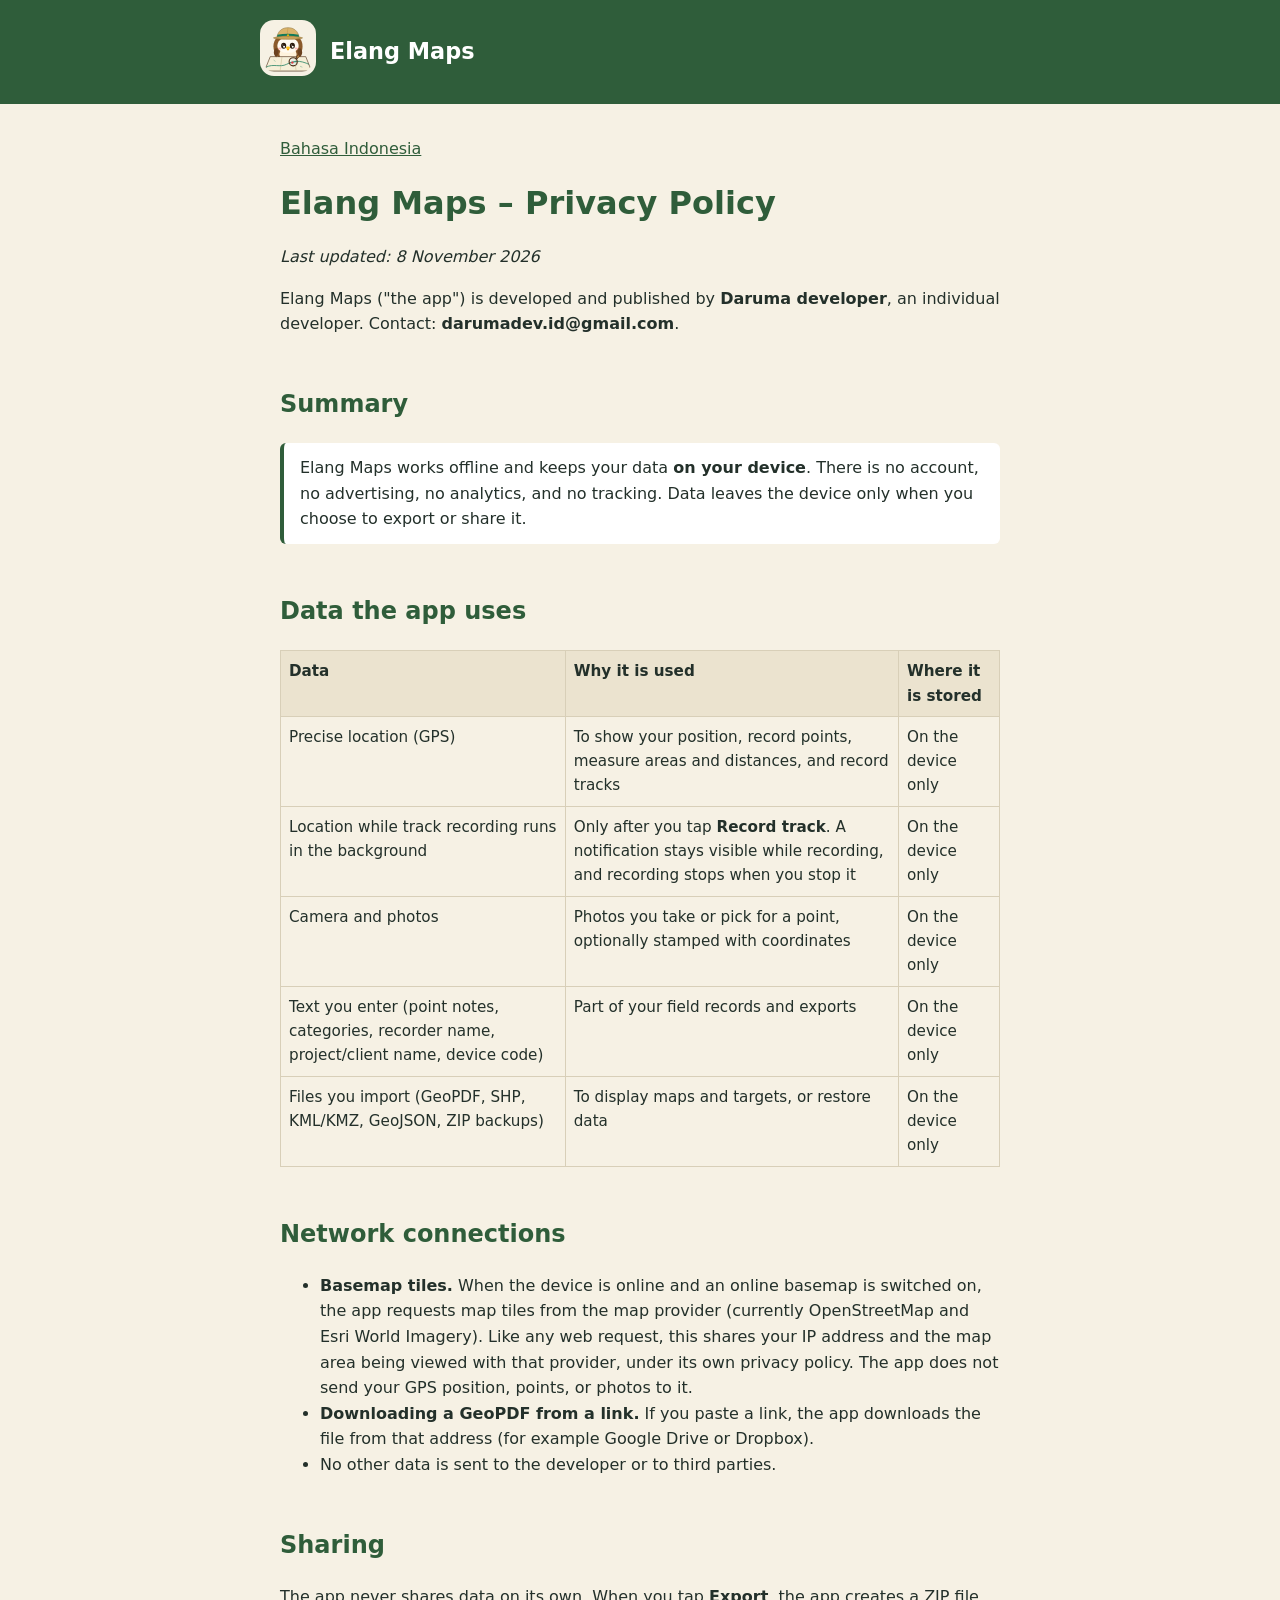
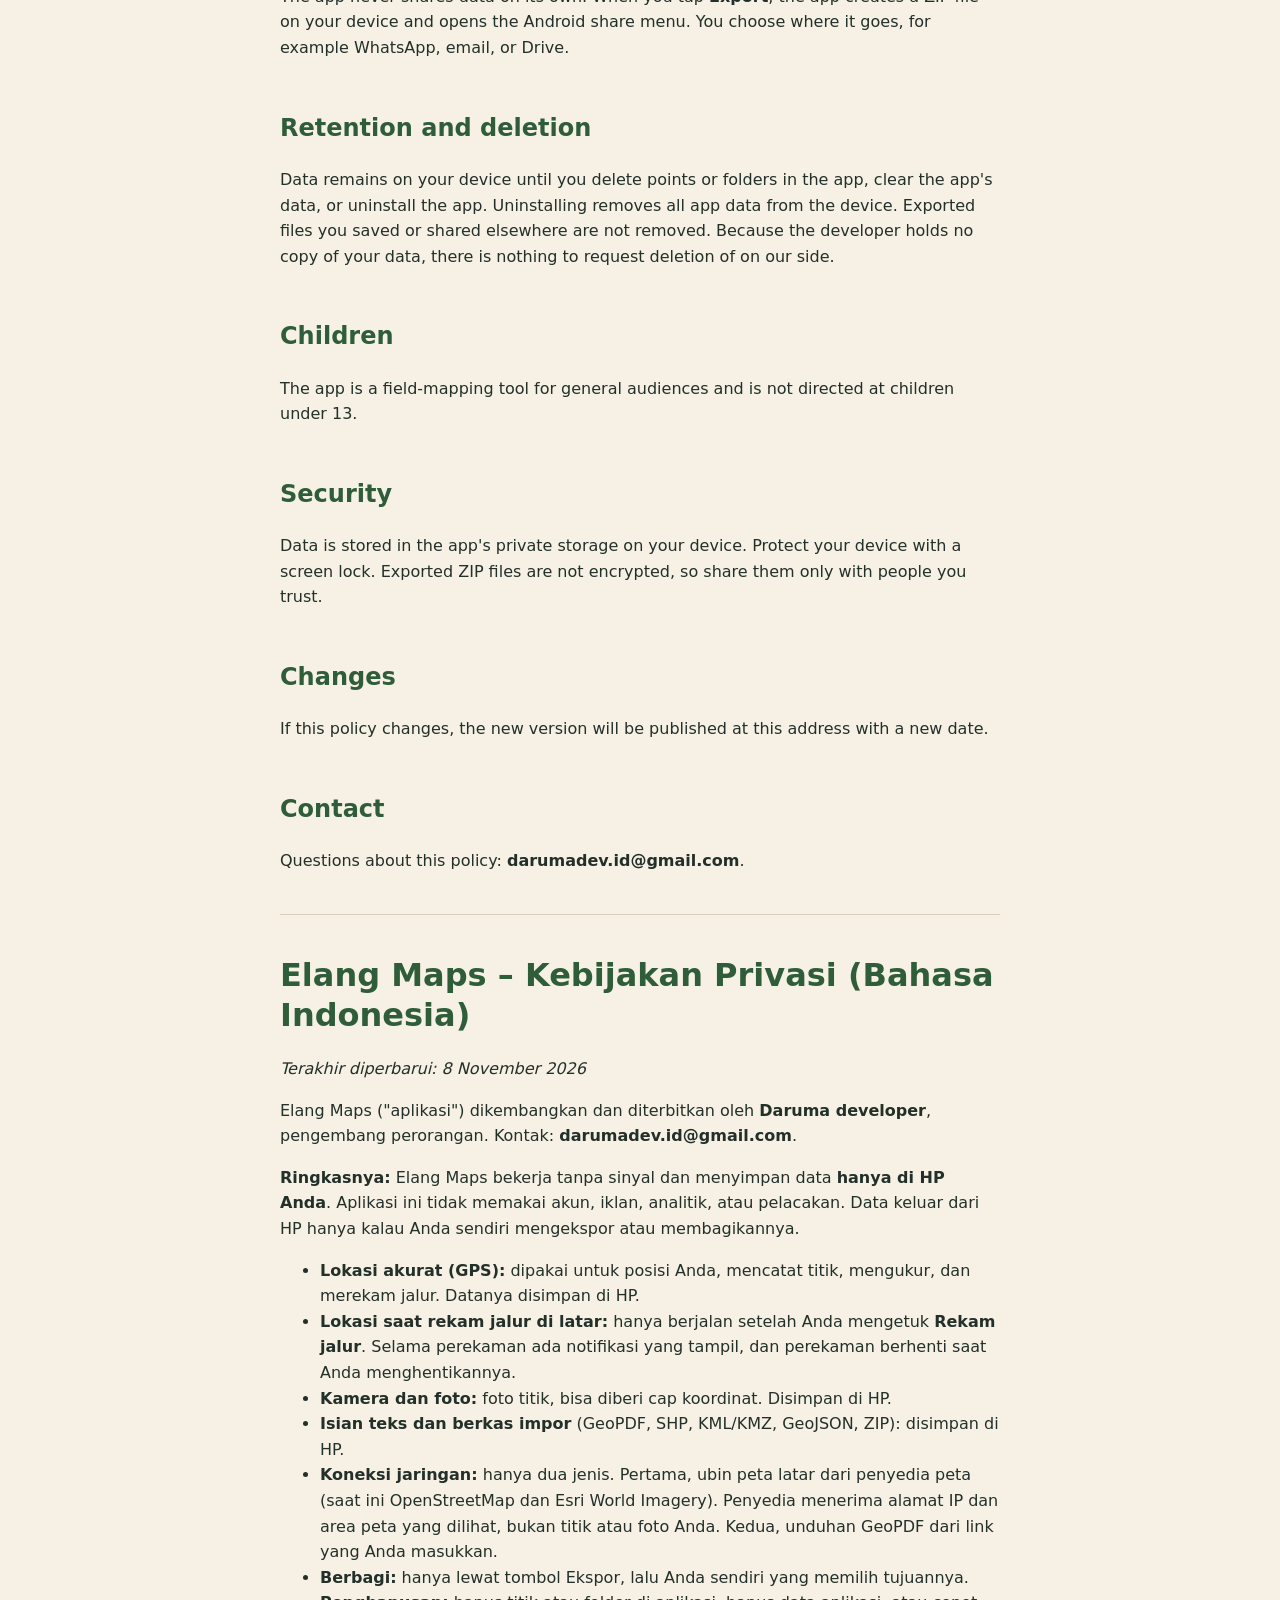
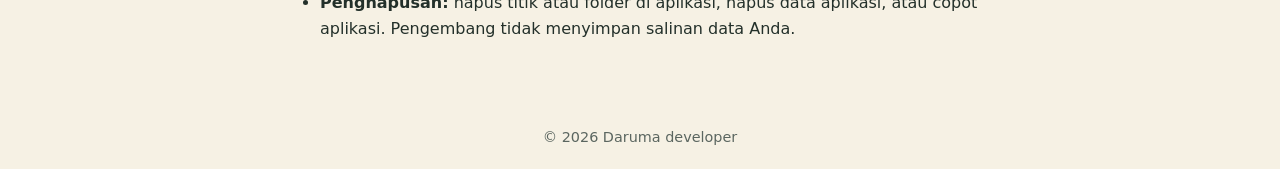
==== privacy/index.html @ efa378b0 "Halaman Elang Maps dan kebijakan privasi (EN/ID) Co-Authored-By: Claude Opus 5.5 <noreply@anthropic." ====
<!DOCTYPE html>
<html lang="en"><head><meta charset="utf-8"><meta name="viewport" content="width=device-width,initial-scale=1">
<title>Privacy Policy – Elang Maps</title><link rel="stylesheet" href="../style.css"><link rel="icon" href="../mascot.svg"></head>
<body><header><div class="w"><a href="../"><img src="../mascot.svg" alt=""></a><a href="../"><b>Elang Maps</b></a></div></header>
<main class="w"><nav class="lang"><a href="#id">Bahasa Indonesia</a></nav>
<h1>Elang Maps – Privacy Policy</h1>
<p><em>Last updated: 8 November 2026</em></p>
<p>Elang Maps ("the app") is developed and published by <strong>Daruma developer</strong>, an individual developer. Contact: <strong>darumadev.id@gmail.com</strong>.</p>
<h2>Summary</h2>
<p class="ringkas">Elang Maps works offline and keeps your data <strong>on your device</strong>. There is no account, no advertising, no analytics, and no tracking. Data leaves the device only when you choose to export or share it.</p>
<h2>Data the app uses</h2>
<table>
<thead>
<tr>
<th>Data</th>
<th>Why it is used</th>
<th>Where it is stored</th>
</tr>
</thead>
<tbody>
<tr>
<td>Precise location (GPS)</td>
<td>To show your position, record points, measure areas and distances, and record tracks</td>
<td>On the device only</td>
</tr>
<tr>
<td>Location while track recording runs in the background</td>
<td>Only after you tap <strong>Record track</strong>. A notification stays visible while recording, and recording stops when you stop it</td>
<td>On the device only</td>
</tr>
<tr>
<td>Camera and photos</td>
<td>Photos you take or pick for a point, optionally stamped with coordinates</td>
<td>On the device only</td>
</tr>
<tr>
<td>Text you enter (point notes, categories, recorder name, project/client name, device code)</td>
<td>Part of your field records and exports</td>
<td>On the device only</td>
</tr>
<tr>
<td>Files you import (GeoPDF, SHP, KML/KMZ, GeoJSON, ZIP backups)</td>
<td>To display maps and targets, or restore data</td>
<td>On the device only</td>
</tr>
</tbody>
</table>
<h2>Network connections</h2>
<ul>
<li><strong>Basemap tiles.</strong> When the device is online and an online basemap is switched on, the app requests map tiles from the map provider (currently OpenStreetMap and Esri World Imagery). Like any web request, this shares your IP address and the map area being viewed with that provider, under its own privacy policy. The app does not send your GPS position, points, or photos to it.</li>
<li><strong>Downloading a GeoPDF from a link.</strong> If you paste a link, the app downloads the file from that address (for example Google Drive or Dropbox).</li>
<li>No other data is sent to the developer or to third parties.</li>
</ul>
<h2>Sharing</h2>
<p>The app never shares data on its own. When you tap <strong>Export</strong>, the app creates a ZIP file on your device and opens the Android share menu. You choose where it goes, for example WhatsApp, email, or Drive.</p>
<h2>Retention and deletion</h2>
<p>Data remains on your device until you delete points or folders in the app, clear the app's data, or uninstall the app. Uninstalling removes all app data from the device. Exported files you saved or shared elsewhere are not removed. Because the developer holds no copy of your data, there is nothing to request deletion of on our side.</p>
<h2>Children</h2>
<p>The app is a field-mapping tool for general audiences and is not directed at children under 13.</p>
<h2>Security</h2>
<p>Data is stored in the app's private storage on your device. Protect your device with a screen lock. Exported ZIP files are not encrypted, so share them only with people you trust.</p>
<h2>Changes</h2>
<p>If this policy changes, the new version will be published at this address with a new date.</p>
<h2>Contact</h2>
<p>Questions about this policy: <strong>darumadev.id@gmail.com</strong>.</p>
<hr><div id="id" lang="id"><h1>Elang Maps – Kebijakan Privasi (Bahasa Indonesia)</h1>
<p><em>Terakhir diperbarui: 8 November 2026</em></p>
<p>Elang Maps ("aplikasi") dikembangkan dan diterbitkan oleh <strong>Daruma developer</strong>, pengembang perorangan. Kontak: <strong>darumadev.id@gmail.com</strong>.</p>
<p><strong>Ringkasnya:</strong> Elang Maps bekerja tanpa sinyal dan menyimpan data <strong>hanya di HP Anda</strong>. Aplikasi ini tidak memakai akun, iklan, analitik, atau pelacakan. Data keluar dari HP hanya kalau Anda sendiri mengekspor atau membagikannya.</p>
<ul>
<li><strong>Lokasi akurat (GPS):</strong> dipakai untuk posisi Anda, mencatat titik, mengukur, dan merekam jalur. Datanya disimpan di HP.</li>
<li><strong>Lokasi saat rekam jalur di latar:</strong> hanya berjalan setelah Anda mengetuk <strong>Rekam jalur</strong>. Selama perekaman ada notifikasi yang tampil, dan perekaman berhenti saat Anda menghentikannya.</li>
<li><strong>Kamera dan foto:</strong> foto titik, bisa diberi cap koordinat. Disimpan di HP.</li>
<li><strong>Isian teks dan berkas impor</strong> (GeoPDF, SHP, KML/KMZ, GeoJSON, ZIP): disimpan di HP.</li>
<li><strong>Koneksi jaringan:</strong> hanya dua jenis. Pertama, ubin peta latar dari penyedia peta (saat ini OpenStreetMap dan Esri World Imagery). Penyedia menerima alamat IP dan area peta yang dilihat, bukan titik atau foto Anda. Kedua, unduhan GeoPDF dari link yang Anda masukkan.</li>
<li><strong>Berbagi:</strong> hanya lewat tombol Ekspor, lalu Anda sendiri yang memilih tujuannya.</li>
<li><strong>Penghapusan:</strong> hapus titik atau folder di aplikasi, hapus data aplikasi, atau copot aplikasi. Pengembang tidak menyimpan salinan data Anda.</li>
</ul></div>
</main><footer>© 2026 Daruma developer</footer></body></html>
---- style.css ----
:root{--hijau:#2f5d3a;--krem:#f6f1e4;--teks:#23302a;--abu:#5b6660}
*{box-sizing:border-box}body{margin:0;font:16px/1.6 system-ui,-apple-system,"Segoe UI",Roboto,sans-serif;color:var(--teks);background:var(--krem)}
header{background:var(--hijau);color:#fff;padding:20px}header .w{display:flex;align-items:center;gap:14px}header img{width:56px;height:56px;background:var(--krem);border-radius:14px;padding:4px}
header a{color:#fff;text-decoration:none}header b{font-size:1.4rem}
.w{max-width:760px;margin:0 auto}main{padding:24px 20px 48px}h1{color:var(--hijau);line-height:1.25}h2{color:var(--hijau);margin-top:2em}
table{border-collapse:collapse;width:100%;font-size:.95rem}th,td{border:1px solid #d8cfb8;padding:8px;text-align:left;vertical-align:top}th{background:#ebe3cf}
.ringkas{background:#fff;border-left:4px solid var(--hijau);padding:12px 16px;border-radius:6px}
footer{color:var(--abu);font-size:.9rem;padding:20px;text-align:center}a{color:var(--hijau)}
nav.lang{margin:8px 0 0}hr{border:0;border-top:1px solid #d8cfb8;margin:40px 0}
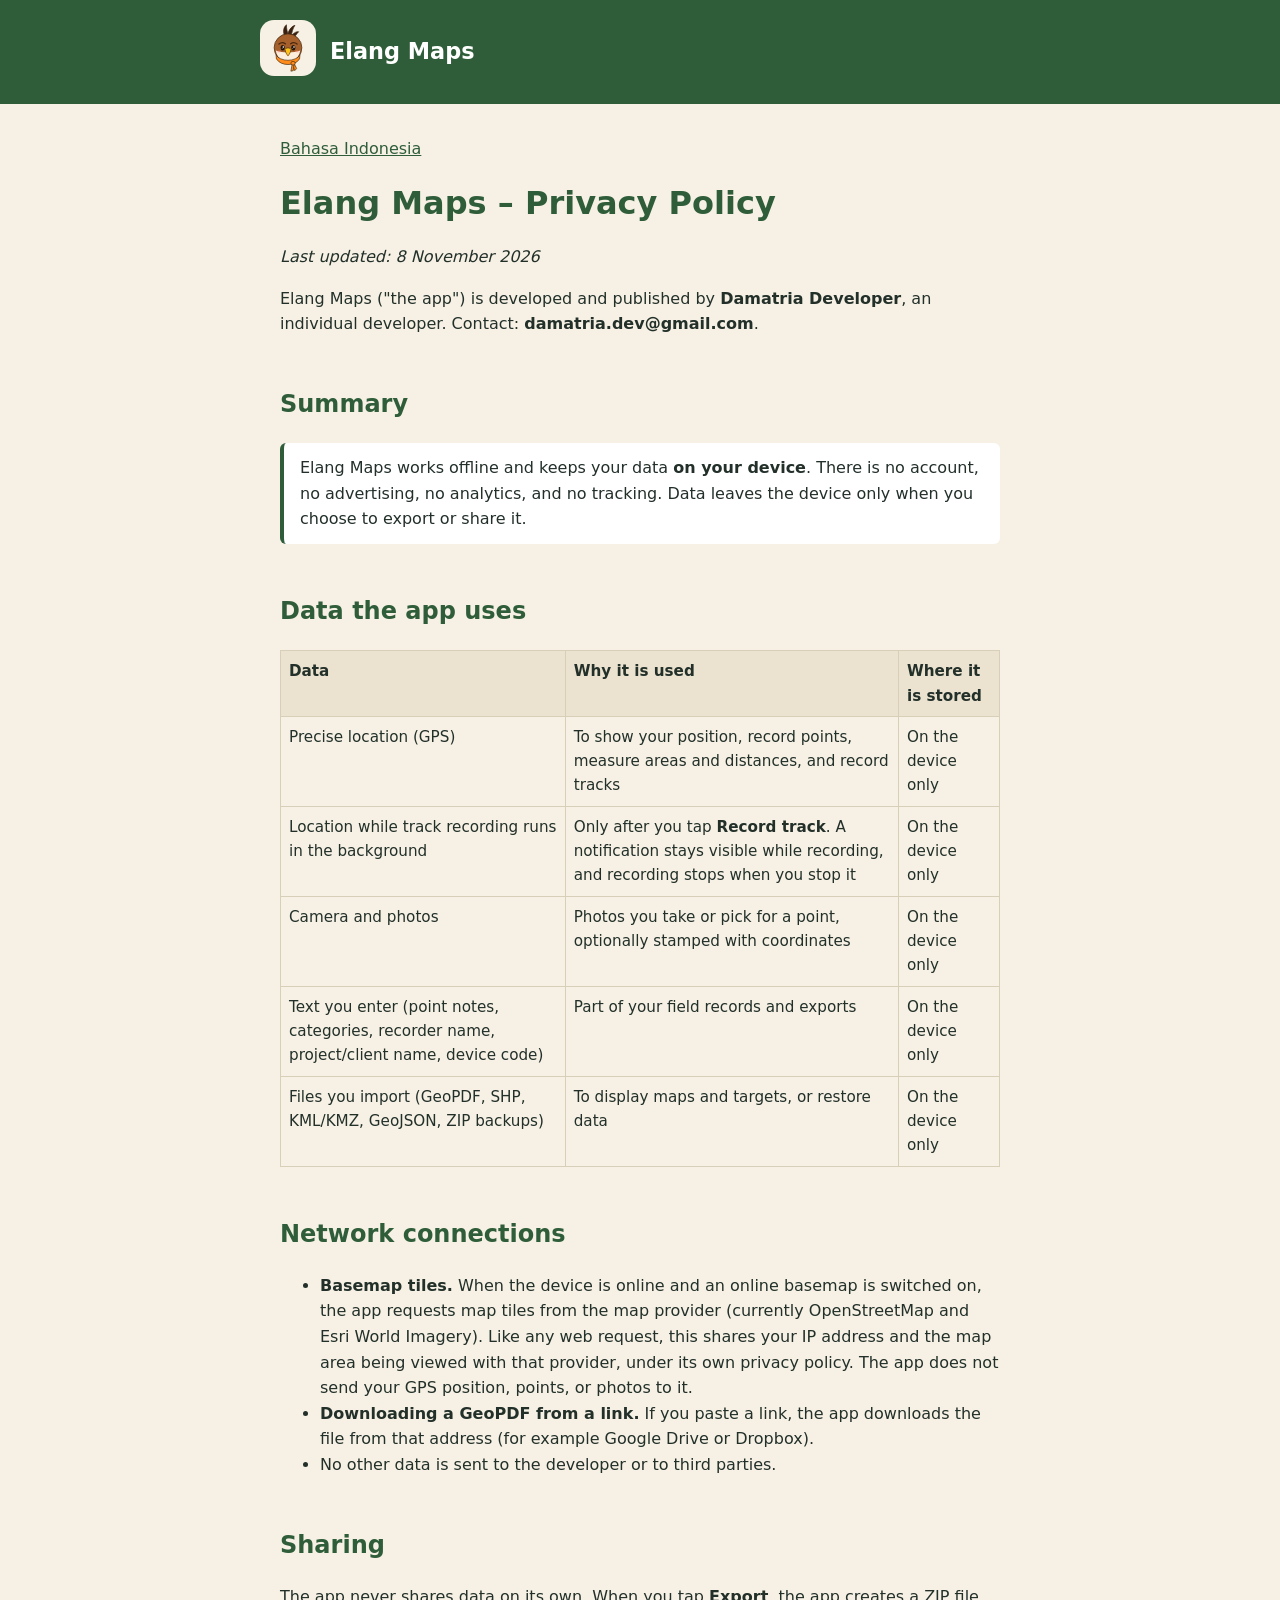
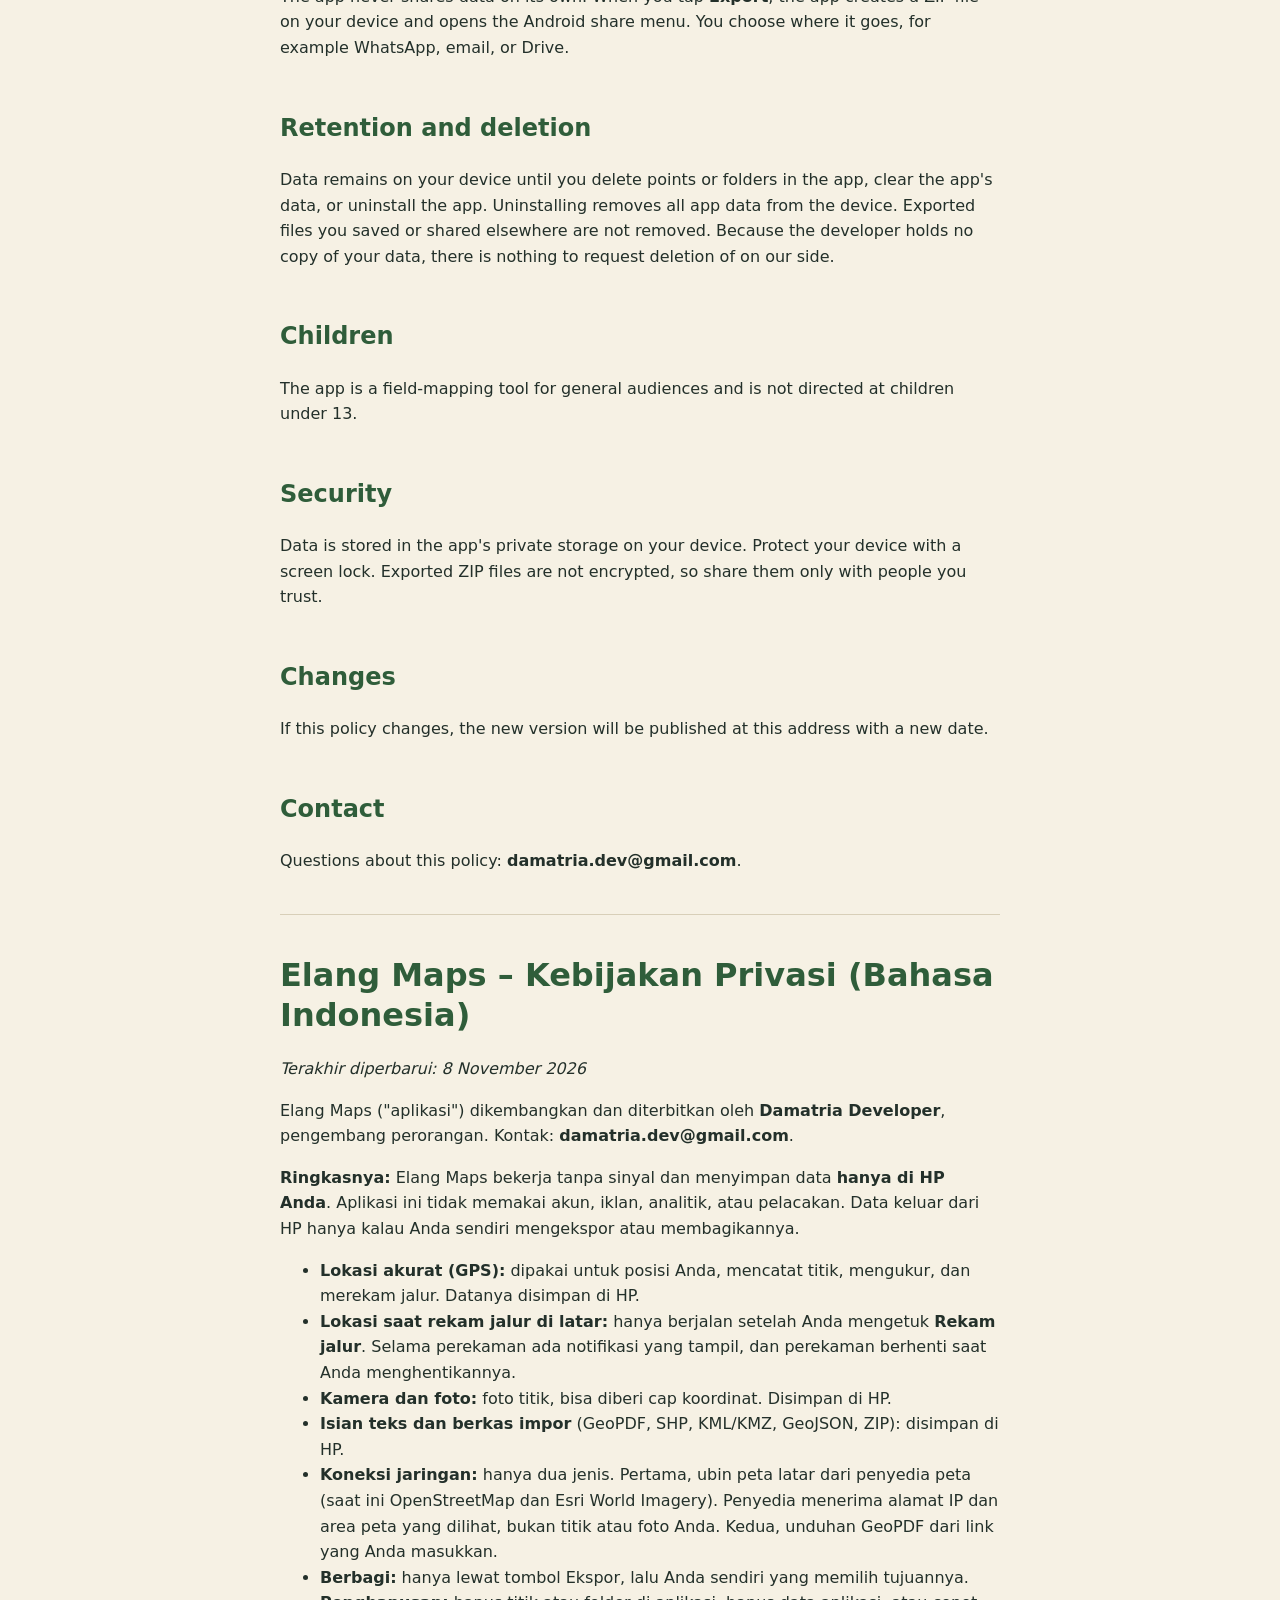
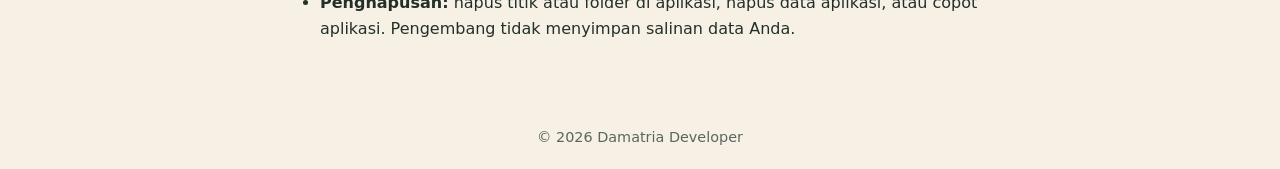
==== commit 49718c5f: "Nama pengembang jadi Damatria Developer, kontak damatria.dev@gmail.com Co-Authored-By: Claude Opus 5" ====
--- a/privacy/index.html
+++ b/privacy/index.html
@@ -5,7 +5,7 @@
 <main class="w"><nav class="lang"><a href="#id">Bahasa Indonesia</a></nav>
 <h1>Elang Maps – Privacy Policy</h1>
 <p><em>Last updated: 8 November 2026</em></p>
-<p>Elang Maps ("the app") is developed and published by <strong>Daruma developer</strong>, an individual developer. Contact: <strong>darumadev.id@gmail.com</strong>.</p>
+<p>Elang Maps ("the app") is developed and published by <strong>Damatria Developer</strong>, an individual developer. Contact: <strong>damatria.dev@gmail.com</strong>.</p>
 <h2>Summary</h2>
 <p class="ringkas">Elang Maps works offline and keeps your data <strong>on your device</strong>. There is no account, no advertising, no analytics, and no tracking. Data leaves the device only when you choose to export or share it.</p>
 <h2>Data the app uses</h2>
@@ -62,10 +62,10 @@
 <h2>Changes</h2>
 <p>If this policy changes, the new version will be published at this address with a new date.</p>
 <h2>Contact</h2>
-<p>Questions about this policy: <strong>darumadev.id@gmail.com</strong>.</p>
+<p>Questions about this policy: <strong>damatria.dev@gmail.com</strong>.</p>
 <hr><div id="id" lang="id"><h1>Elang Maps – Kebijakan Privasi (Bahasa Indonesia)</h1>
 <p><em>Terakhir diperbarui: 8 November 2026</em></p>
-<p>Elang Maps ("aplikasi") dikembangkan dan diterbitkan oleh <strong>Daruma developer</strong>, pengembang perorangan. Kontak: <strong>darumadev.id@gmail.com</strong>.</p>
+<p>Elang Maps ("aplikasi") dikembangkan dan diterbitkan oleh <strong>Damatria Developer</strong>, pengembang perorangan. Kontak: <strong>damatria.dev@gmail.com</strong>.</p>
 <p><strong>Ringkasnya:</strong> Elang Maps bekerja tanpa sinyal dan menyimpan data <strong>hanya di HP Anda</strong>. Aplikasi ini tidak memakai akun, iklan, analitik, atau pelacakan. Data keluar dari HP hanya kalau Anda sendiri mengekspor atau membagikannya.</p>
 <ul>
 <li><strong>Lokasi akurat (GPS):</strong> dipakai untuk posisi Anda, mencatat titik, mengukur, dan merekam jalur. Datanya disimpan di HP.</li>
@@ -76,4 +76,4 @@
 <li><strong>Berbagi:</strong> hanya lewat tombol Ekspor, lalu Anda sendiri yang memilih tujuannya.</li>
 <li><strong>Penghapusan:</strong> hapus titik atau folder di aplikasi, hapus data aplikasi, atau copot aplikasi. Pengembang tidak menyimpan salinan data Anda.</li>
 </ul></div>
-</main><footer>© 2026 Daruma developer</footer></body></html>+</main><footer>© 2026 Damatria Developer</footer></body></html>
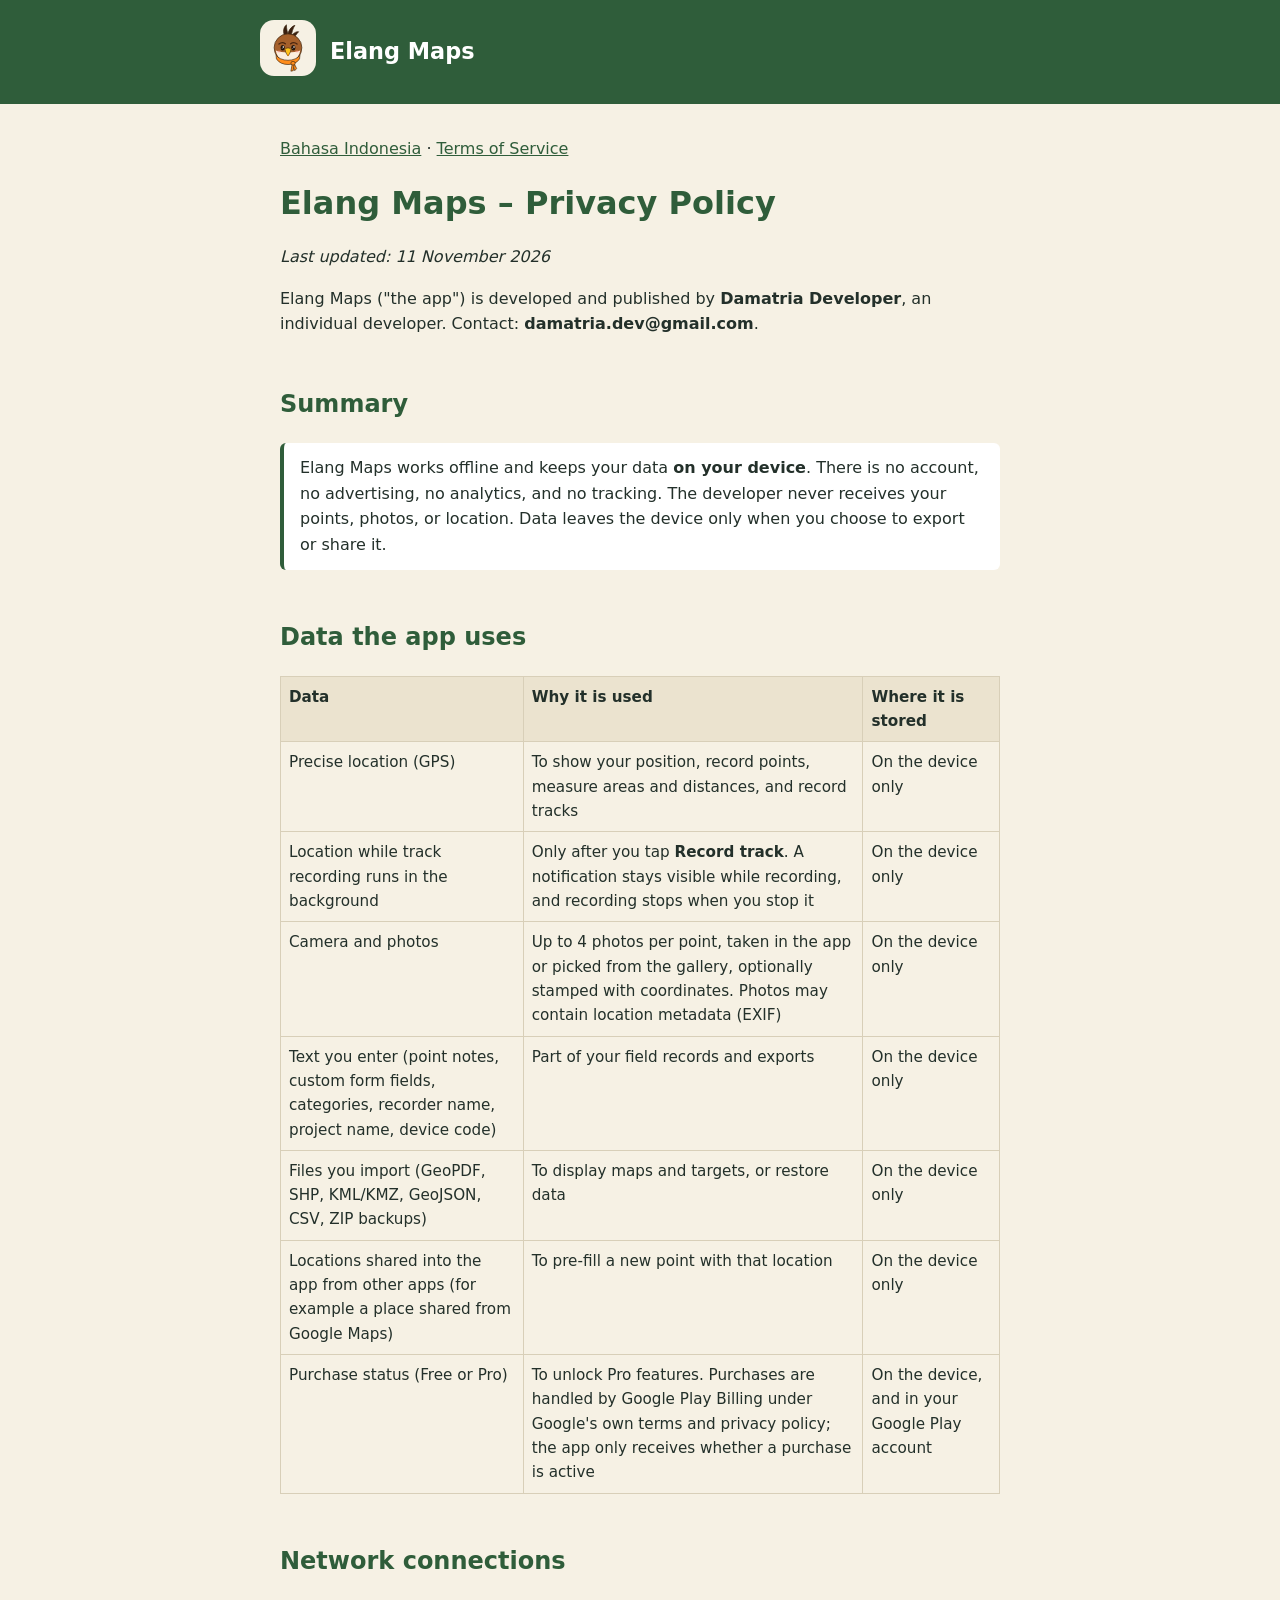
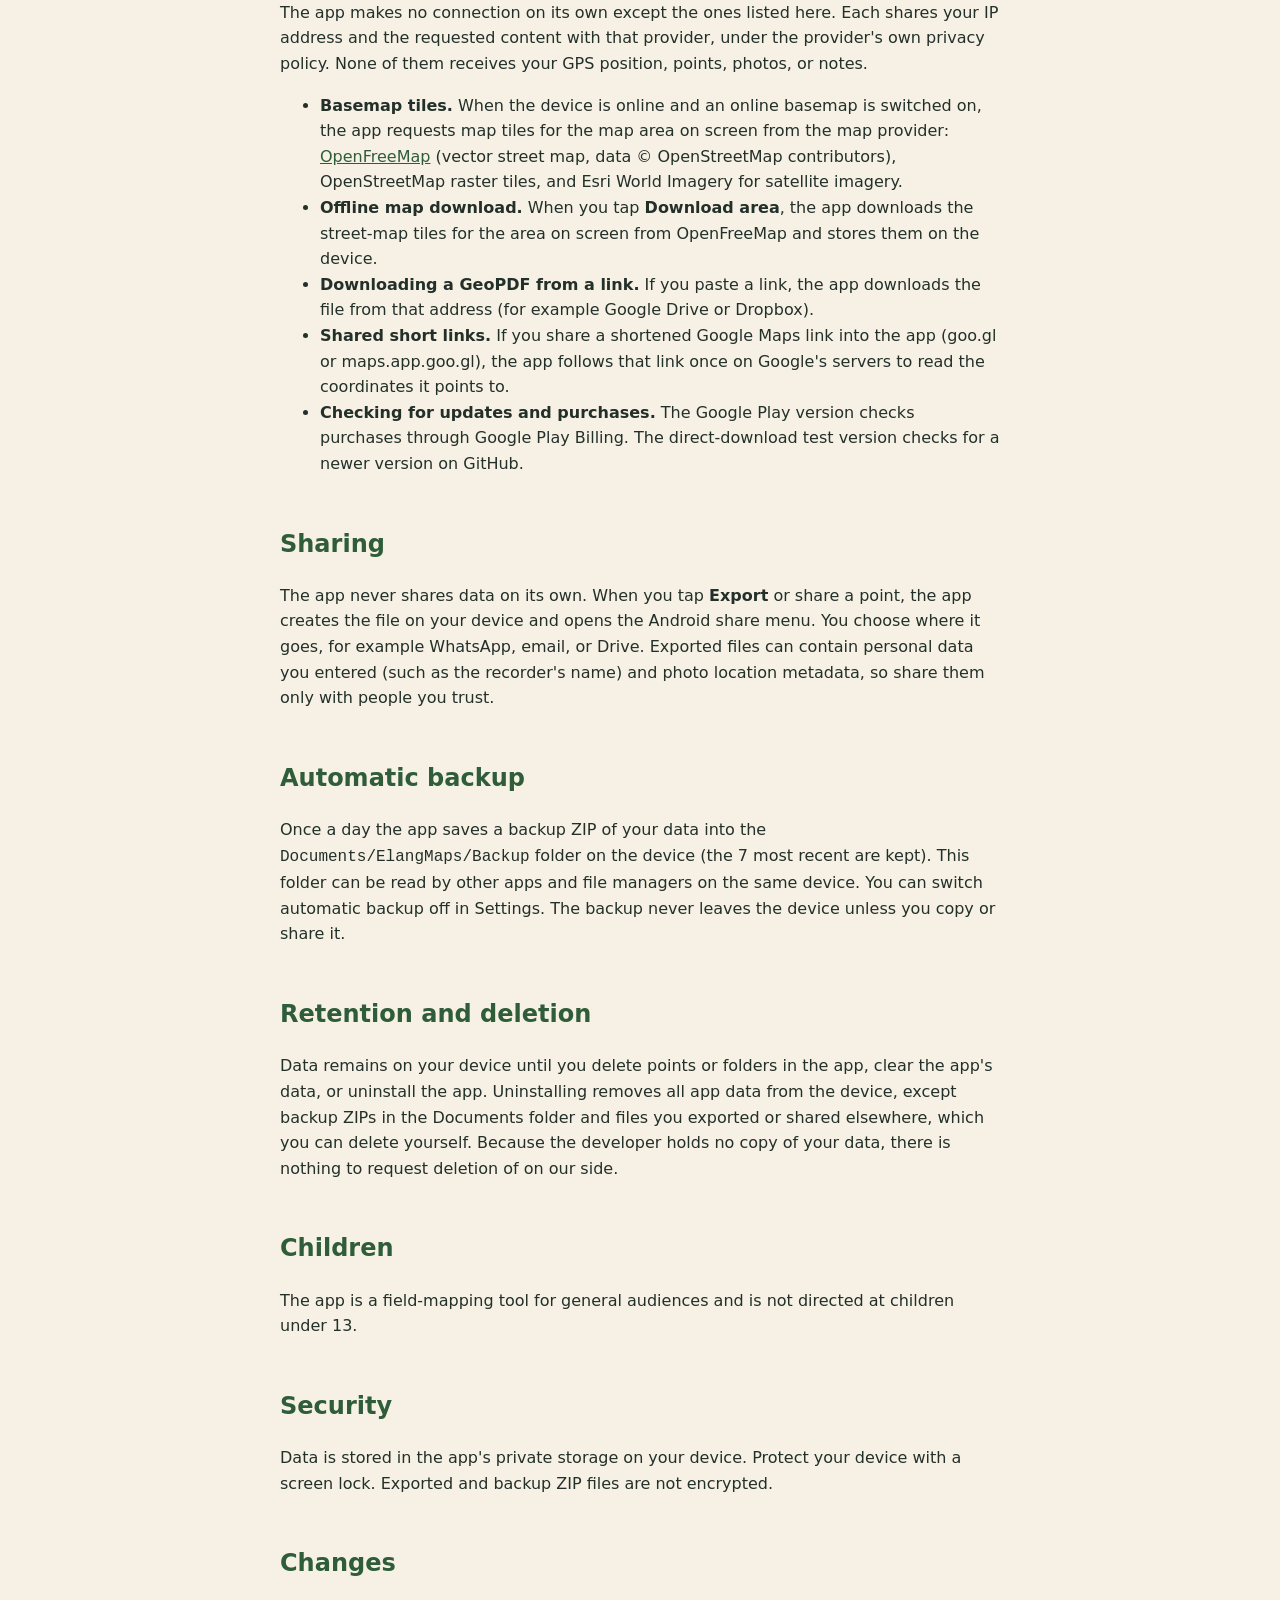
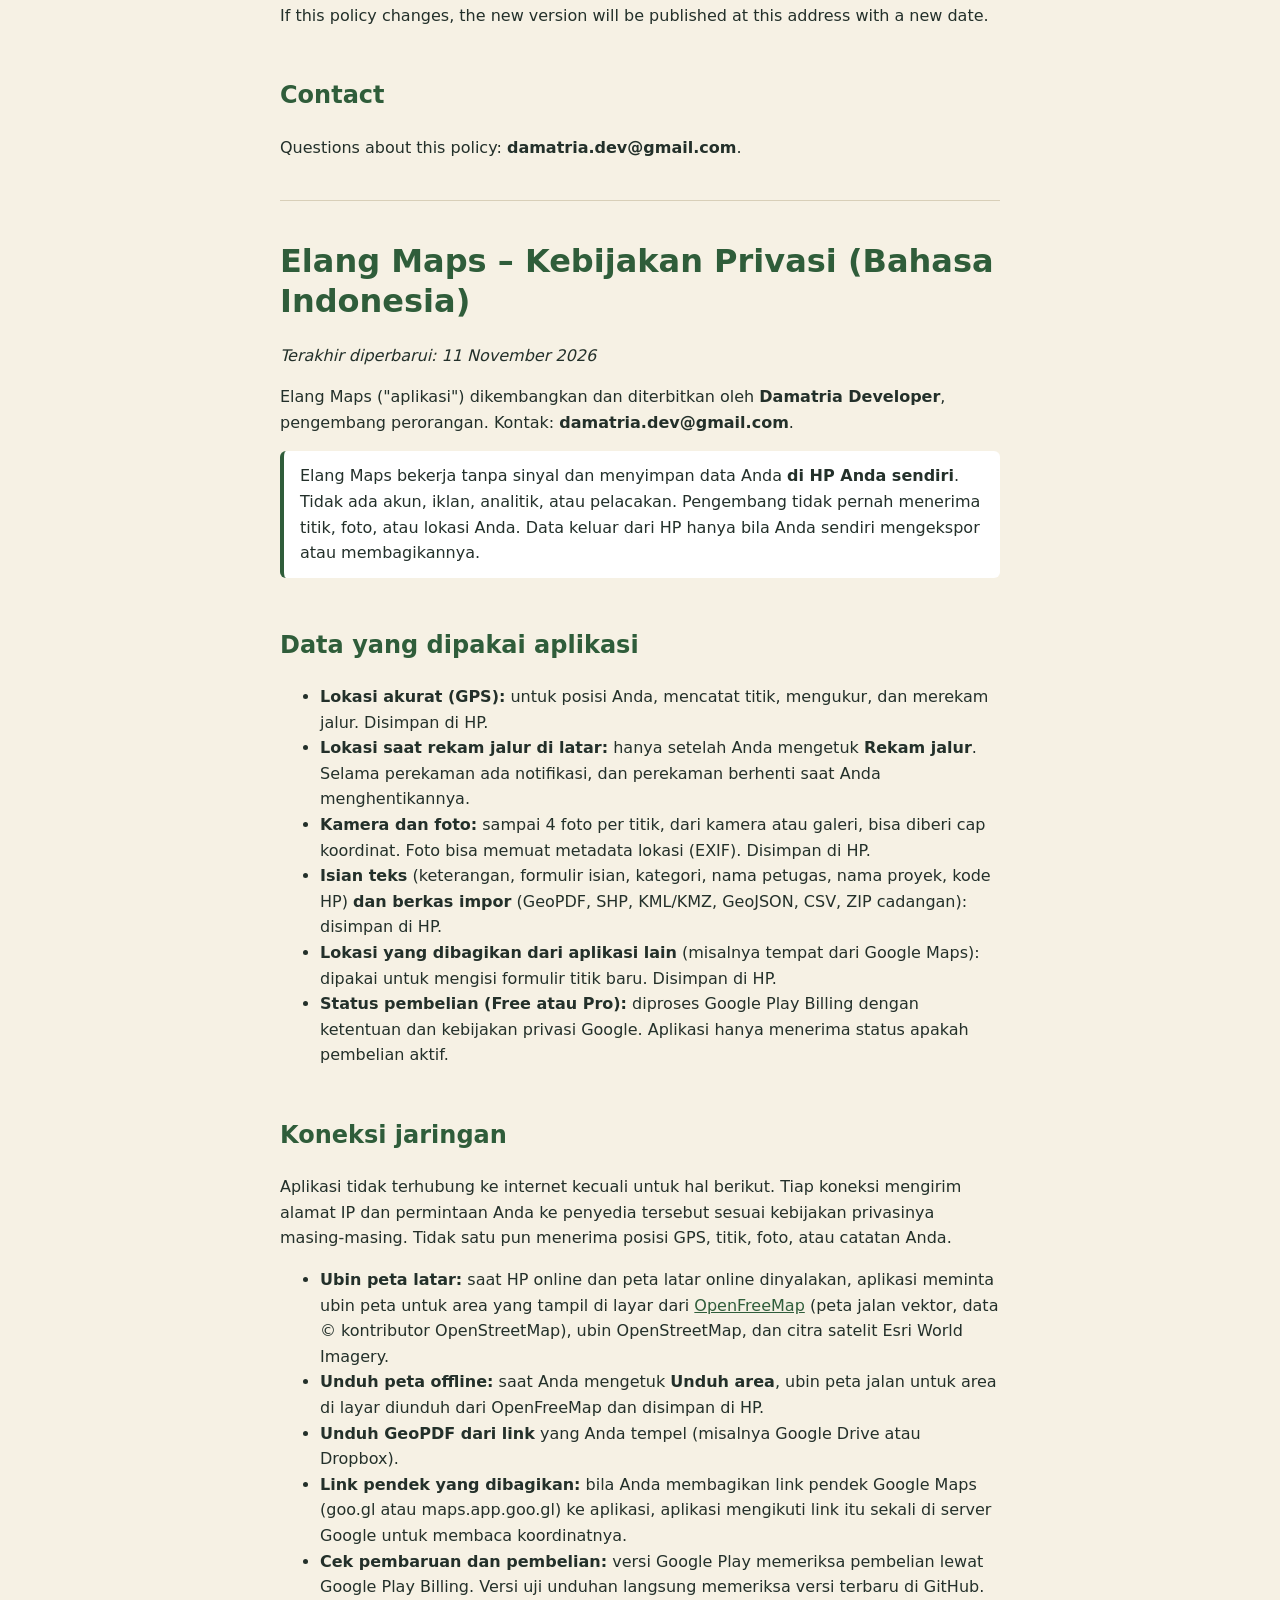
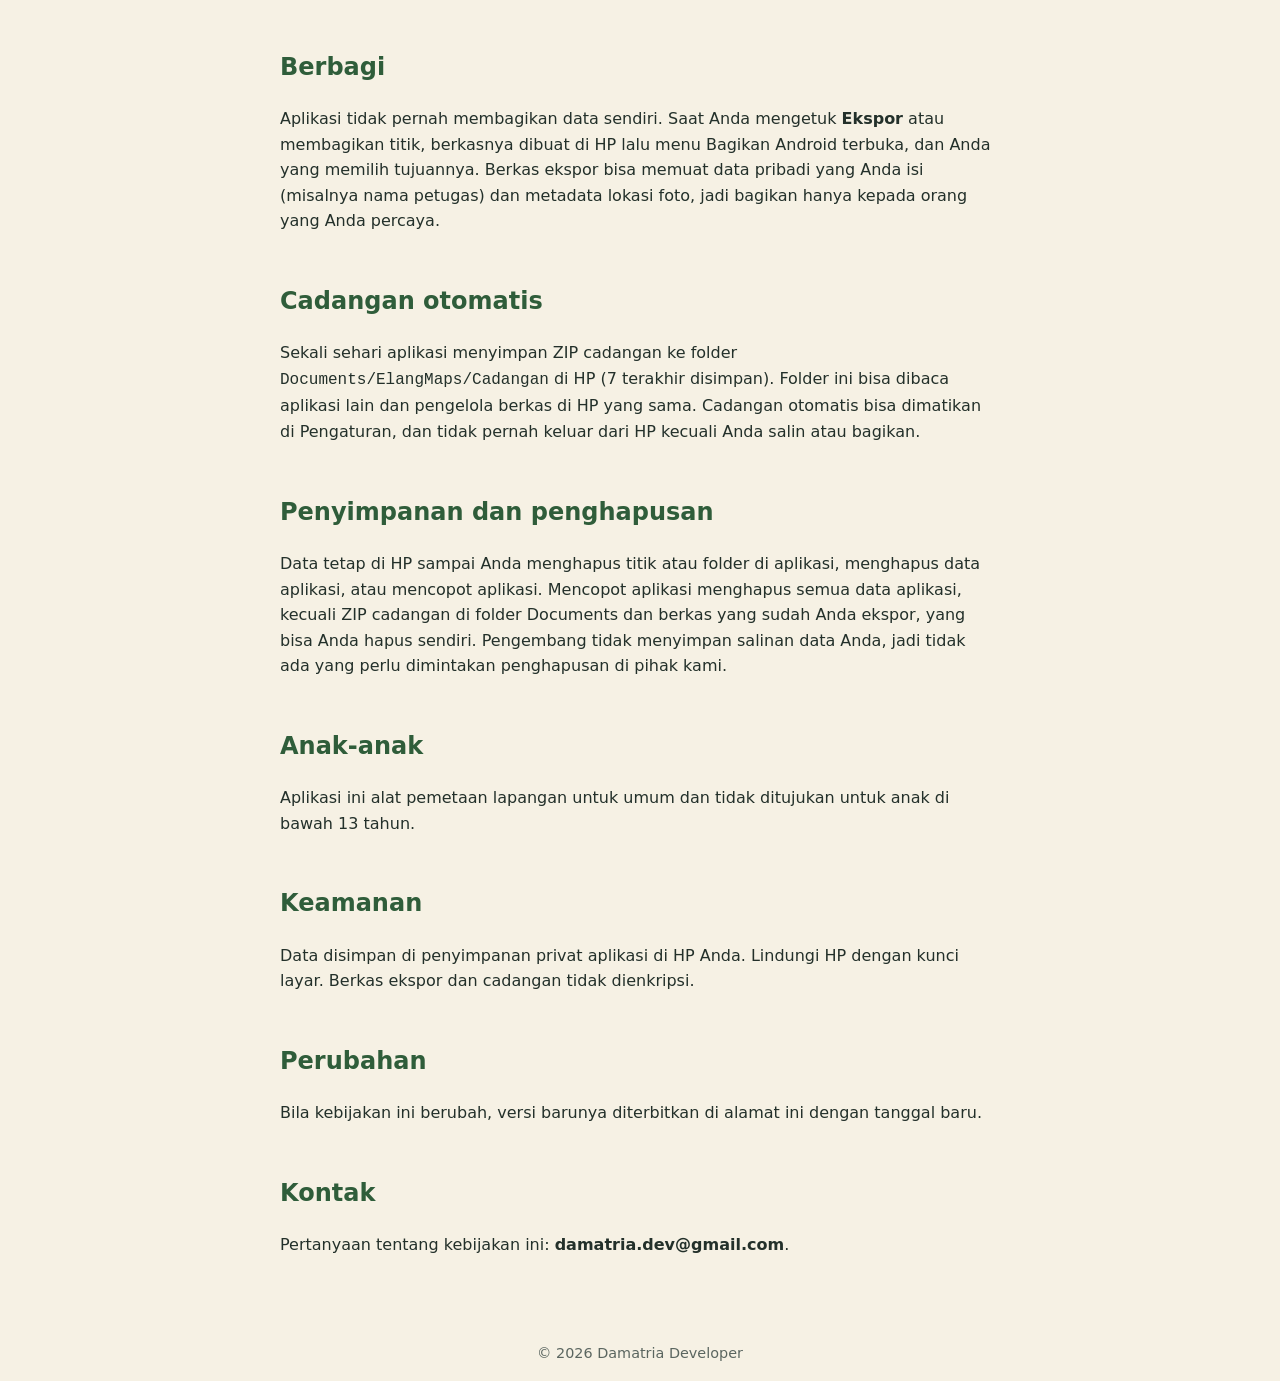
==== commit 260732f9: "Kebijakan privasi diperbarui (OpenFreeMap, peta offline, share Google Maps, cadangan, Play Billing) " ====
--- a/privacy/index.html
+++ b/privacy/index.html
@@ -2,78 +2,83 @@
 <html lang="en"><head><meta charset="utf-8"><meta name="viewport" content="width=device-width,initial-scale=1">
 <title>Privacy Policy – Elang Maps</title><link rel="stylesheet" href="../style.css"><link rel="icon" href="../mascot.svg"></head>
 <body><header><div class="w"><a href="../"><img src="../mascot.svg" alt=""></a><a href="../"><b>Elang Maps</b></a></div></header>
-<main class="w"><nav class="lang"><a href="#id">Bahasa Indonesia</a></nav>
+<main class="w"><nav class="lang"><a href="#id">Bahasa Indonesia</a> · <a href="../terms/">Terms of Service</a></nav>
 <h1>Elang Maps – Privacy Policy</h1>
-<p><em>Last updated: 8 November 2026</em></p>
+<p><em>Last updated: 11 November 2026</em></p>
 <p>Elang Maps ("the app") is developed and published by <strong>Damatria Developer</strong>, an individual developer. Contact: <strong>damatria.dev@gmail.com</strong>.</p>
 <h2>Summary</h2>
-<p class="ringkas">Elang Maps works offline and keeps your data <strong>on your device</strong>. There is no account, no advertising, no analytics, and no tracking. Data leaves the device only when you choose to export or share it.</p>
+<p class="ringkas">Elang Maps works offline and keeps your data <strong>on your device</strong>. There is no account, no advertising, no analytics, and no tracking. The developer never receives your points, photos, or location. Data leaves the device only when you choose to export or share it.</p>
 <h2>Data the app uses</h2>
 <table>
-<thead>
-<tr>
-<th>Data</th>
-<th>Why it is used</th>
-<th>Where it is stored</th>
-</tr>
-</thead>
+<thead><tr><th>Data</th><th>Why it is used</th><th>Where it is stored</th></tr></thead>
 <tbody>
-<tr>
-<td>Precise location (GPS)</td>
-<td>To show your position, record points, measure areas and distances, and record tracks</td>
-<td>On the device only</td>
-</tr>
-<tr>
-<td>Location while track recording runs in the background</td>
-<td>Only after you tap <strong>Record track</strong>. A notification stays visible while recording, and recording stops when you stop it</td>
-<td>On the device only</td>
-</tr>
-<tr>
-<td>Camera and photos</td>
-<td>Photos you take or pick for a point, optionally stamped with coordinates</td>
-<td>On the device only</td>
-</tr>
-<tr>
-<td>Text you enter (point notes, categories, recorder name, project/client name, device code)</td>
-<td>Part of your field records and exports</td>
-<td>On the device only</td>
-</tr>
-<tr>
-<td>Files you import (GeoPDF, SHP, KML/KMZ, GeoJSON, ZIP backups)</td>
-<td>To display maps and targets, or restore data</td>
-<td>On the device only</td>
-</tr>
-</tbody>
-</table>
+<tr><td>Precise location (GPS)</td><td>To show your position, record points, measure areas and distances, and record tracks</td><td>On the device only</td></tr>
+<tr><td>Location while track recording runs in the background</td><td>Only after you tap <strong>Record track</strong>. A notification stays visible while recording, and recording stops when you stop it</td><td>On the device only</td></tr>
+<tr><td>Camera and photos</td><td>Up to 4 photos per point, taken in the app or picked from the gallery, optionally stamped with coordinates. Photos may contain location metadata (EXIF)</td><td>On the device only</td></tr>
+<tr><td>Text you enter (point notes, custom form fields, categories, recorder name, project name, device code)</td><td>Part of your field records and exports</td><td>On the device only</td></tr>
+<tr><td>Files you import (GeoPDF, SHP, KML/KMZ, GeoJSON, CSV, ZIP backups)</td><td>To display maps and targets, or restore data</td><td>On the device only</td></tr>
+<tr><td>Locations shared into the app from other apps (for example a place shared from Google Maps)</td><td>To pre-fill a new point with that location</td><td>On the device only</td></tr>
+<tr><td>Purchase status (Free or Pro)</td><td>To unlock Pro features. Purchases are handled by Google Play Billing under Google's own terms and privacy policy; the app only receives whether a purchase is active</td><td>On the device, and in your Google Play account</td></tr>
+</tbody></table>
 <h2>Network connections</h2>
+<p>The app makes no connection on its own except the ones listed here. Each shares your IP address and the requested content with that provider, under the provider's own privacy policy. None of them receives your GPS position, points, photos, or notes.</p>
 <ul>
-<li><strong>Basemap tiles.</strong> When the device is online and an online basemap is switched on, the app requests map tiles from the map provider (currently OpenStreetMap and Esri World Imagery). Like any web request, this shares your IP address and the map area being viewed with that provider, under its own privacy policy. The app does not send your GPS position, points, or photos to it.</li>
+<li><strong>Basemap tiles.</strong> When the device is online and an online basemap is switched on, the app requests map tiles for the map area on screen from the map provider: <a href="https://openfreemap.org">OpenFreeMap</a> (vector street map, data © OpenStreetMap contributors), OpenStreetMap raster tiles, and Esri World Imagery for satellite imagery.</li>
+<li><strong>Offline map download.</strong> When you tap <strong>Download area</strong>, the app downloads the street-map tiles for the area on screen from OpenFreeMap and stores them on the device.</li>
 <li><strong>Downloading a GeoPDF from a link.</strong> If you paste a link, the app downloads the file from that address (for example Google Drive or Dropbox).</li>
-<li>No other data is sent to the developer or to third parties.</li>
+<li><strong>Shared short links.</strong> If you share a shortened Google Maps link into the app (goo.gl or maps.app.goo.gl), the app follows that link once on Google's servers to read the coordinates it points to.</li>
+<li><strong>Checking for updates and purchases.</strong> The Google Play version checks purchases through Google Play Billing. The direct-download test version checks for a newer version on GitHub.</li>
 </ul>
 <h2>Sharing</h2>
-<p>The app never shares data on its own. When you tap <strong>Export</strong>, the app creates a ZIP file on your device and opens the Android share menu. You choose where it goes, for example WhatsApp, email, or Drive.</p>
+<p>The app never shares data on its own. When you tap <strong>Export</strong> or share a point, the app creates the file on your device and opens the Android share menu. You choose where it goes, for example WhatsApp, email, or Drive. Exported files can contain personal data you entered (such as the recorder's name) and photo location metadata, so share them only with people you trust.</p>
+<h2>Automatic backup</h2>
+<p>Once a day the app saves a backup ZIP of your data into the <code>Documents/ElangMaps/Backup</code> folder on the device (the 7 most recent are kept). This folder can be read by other apps and file managers on the same device. You can switch automatic backup off in Settings. The backup never leaves the device unless you copy or share it.</p>
 <h2>Retention and deletion</h2>
-<p>Data remains on your device until you delete points or folders in the app, clear the app's data, or uninstall the app. Uninstalling removes all app data from the device. Exported files you saved or shared elsewhere are not removed. Because the developer holds no copy of your data, there is nothing to request deletion of on our side.</p>
+<p>Data remains on your device until you delete points or folders in the app, clear the app's data, or uninstall the app. Uninstalling removes all app data from the device, except backup ZIPs in the Documents folder and files you exported or shared elsewhere, which you can delete yourself. Because the developer holds no copy of your data, there is nothing to request deletion of on our side.</p>
 <h2>Children</h2>
 <p>The app is a field-mapping tool for general audiences and is not directed at children under 13.</p>
 <h2>Security</h2>
-<p>Data is stored in the app's private storage on your device. Protect your device with a screen lock. Exported ZIP files are not encrypted, so share them only with people you trust.</p>
+<p>Data is stored in the app's private storage on your device. Protect your device with a screen lock. Exported and backup ZIP files are not encrypted.</p>
 <h2>Changes</h2>
 <p>If this policy changes, the new version will be published at this address with a new date.</p>
 <h2>Contact</h2>
 <p>Questions about this policy: <strong>damatria.dev@gmail.com</strong>.</p>
+
 <hr><div id="id" lang="id"><h1>Elang Maps – Kebijakan Privasi (Bahasa Indonesia)</h1>
-<p><em>Terakhir diperbarui: 8 November 2026</em></p>
+<p><em>Terakhir diperbarui: 11 November 2026</em></p>
 <p>Elang Maps ("aplikasi") dikembangkan dan diterbitkan oleh <strong>Damatria Developer</strong>, pengembang perorangan. Kontak: <strong>damatria.dev@gmail.com</strong>.</p>
-<p><strong>Ringkasnya:</strong> Elang Maps bekerja tanpa sinyal dan menyimpan data <strong>hanya di HP Anda</strong>. Aplikasi ini tidak memakai akun, iklan, analitik, atau pelacakan. Data keluar dari HP hanya kalau Anda sendiri mengekspor atau membagikannya.</p>
+<p class="ringkas">Elang Maps bekerja tanpa sinyal dan menyimpan data Anda <strong>di HP Anda sendiri</strong>. Tidak ada akun, iklan, analitik, atau pelacakan. Pengembang tidak pernah menerima titik, foto, atau lokasi Anda. Data keluar dari HP hanya bila Anda sendiri mengekspor atau membagikannya.</p>
+<h2>Data yang dipakai aplikasi</h2>
 <ul>
-<li><strong>Lokasi akurat (GPS):</strong> dipakai untuk posisi Anda, mencatat titik, mengukur, dan merekam jalur. Datanya disimpan di HP.</li>
-<li><strong>Lokasi saat rekam jalur di latar:</strong> hanya berjalan setelah Anda mengetuk <strong>Rekam jalur</strong>. Selama perekaman ada notifikasi yang tampil, dan perekaman berhenti saat Anda menghentikannya.</li>
-<li><strong>Kamera dan foto:</strong> foto titik, bisa diberi cap koordinat. Disimpan di HP.</li>
-<li><strong>Isian teks dan berkas impor</strong> (GeoPDF, SHP, KML/KMZ, GeoJSON, ZIP): disimpan di HP.</li>
-<li><strong>Koneksi jaringan:</strong> hanya dua jenis. Pertama, ubin peta latar dari penyedia peta (saat ini OpenStreetMap dan Esri World Imagery). Penyedia menerima alamat IP dan area peta yang dilihat, bukan titik atau foto Anda. Kedua, unduhan GeoPDF dari link yang Anda masukkan.</li>
-<li><strong>Berbagi:</strong> hanya lewat tombol Ekspor, lalu Anda sendiri yang memilih tujuannya.</li>
-<li><strong>Penghapusan:</strong> hapus titik atau folder di aplikasi, hapus data aplikasi, atau copot aplikasi. Pengembang tidak menyimpan salinan data Anda.</li>
-</ul></div>
-</main><footer>© 2026 Damatria Developer</footer></body></html>+<li><strong>Lokasi akurat (GPS):</strong> untuk posisi Anda, mencatat titik, mengukur, dan merekam jalur. Disimpan di HP.</li>
+<li><strong>Lokasi saat rekam jalur di latar:</strong> hanya setelah Anda mengetuk <strong>Rekam jalur</strong>. Selama perekaman ada notifikasi, dan perekaman berhenti saat Anda menghentikannya.</li>
+<li><strong>Kamera dan foto:</strong> sampai 4 foto per titik, dari kamera atau galeri, bisa diberi cap koordinat. Foto bisa memuat metadata lokasi (EXIF). Disimpan di HP.</li>
+<li><strong>Isian teks</strong> (keterangan, formulir isian, kategori, nama petugas, nama proyek, kode HP) <strong>dan berkas impor</strong> (GeoPDF, SHP, KML/KMZ, GeoJSON, CSV, ZIP cadangan): disimpan di HP.</li>
+<li><strong>Lokasi yang dibagikan dari aplikasi lain</strong> (misalnya tempat dari Google Maps): dipakai untuk mengisi formulir titik baru. Disimpan di HP.</li>
+<li><strong>Status pembelian (Free atau Pro):</strong> diproses Google Play Billing dengan ketentuan dan kebijakan privasi Google. Aplikasi hanya menerima status apakah pembelian aktif.</li>
+</ul>
+<h2>Koneksi jaringan</h2>
+<p>Aplikasi tidak terhubung ke internet kecuali untuk hal berikut. Tiap koneksi mengirim alamat IP dan permintaan Anda ke penyedia tersebut sesuai kebijakan privasinya masing-masing. Tidak satu pun menerima posisi GPS, titik, foto, atau catatan Anda.</p>
+<ul>
+<li><strong>Ubin peta latar:</strong> saat HP online dan peta latar online dinyalakan, aplikasi meminta ubin peta untuk area yang tampil di layar dari <a href="https://openfreemap.org">OpenFreeMap</a> (peta jalan vektor, data © kontributor OpenStreetMap), ubin OpenStreetMap, dan citra satelit Esri World Imagery.</li>
+<li><strong>Unduh peta offline:</strong> saat Anda mengetuk <strong>Unduh area</strong>, ubin peta jalan untuk area di layar diunduh dari OpenFreeMap dan disimpan di HP.</li>
+<li><strong>Unduh GeoPDF dari link</strong> yang Anda tempel (misalnya Google Drive atau Dropbox).</li>
+<li><strong>Link pendek yang dibagikan:</strong> bila Anda membagikan link pendek Google Maps (goo.gl atau maps.app.goo.gl) ke aplikasi, aplikasi mengikuti link itu sekali di server Google untuk membaca koordinatnya.</li>
+<li><strong>Cek pembaruan dan pembelian:</strong> versi Google Play memeriksa pembelian lewat Google Play Billing. Versi uji unduhan langsung memeriksa versi terbaru di GitHub.</li>
+</ul>
+<h2>Berbagi</h2>
+<p>Aplikasi tidak pernah membagikan data sendiri. Saat Anda mengetuk <strong>Ekspor</strong> atau membagikan titik, berkasnya dibuat di HP lalu menu Bagikan Android terbuka, dan Anda yang memilih tujuannya. Berkas ekspor bisa memuat data pribadi yang Anda isi (misalnya nama petugas) dan metadata lokasi foto, jadi bagikan hanya kepada orang yang Anda percaya.</p>
+<h2>Cadangan otomatis</h2>
+<p>Sekali sehari aplikasi menyimpan ZIP cadangan ke folder <code>Documents/ElangMaps/Cadangan</code> di HP (7 terakhir disimpan). Folder ini bisa dibaca aplikasi lain dan pengelola berkas di HP yang sama. Cadangan otomatis bisa dimatikan di Pengaturan, dan tidak pernah keluar dari HP kecuali Anda salin atau bagikan.</p>
+<h2>Penyimpanan dan penghapusan</h2>
+<p>Data tetap di HP sampai Anda menghapus titik atau folder di aplikasi, menghapus data aplikasi, atau mencopot aplikasi. Mencopot aplikasi menghapus semua data aplikasi, kecuali ZIP cadangan di folder Documents dan berkas yang sudah Anda ekspor, yang bisa Anda hapus sendiri. Pengembang tidak menyimpan salinan data Anda, jadi tidak ada yang perlu dimintakan penghapusan di pihak kami.</p>
+<h2>Anak-anak</h2>
+<p>Aplikasi ini alat pemetaan lapangan untuk umum dan tidak ditujukan untuk anak di bawah 13 tahun.</p>
+<h2>Keamanan</h2>
+<p>Data disimpan di penyimpanan privat aplikasi di HP Anda. Lindungi HP dengan kunci layar. Berkas ekspor dan cadangan tidak dienkripsi.</p>
+<h2>Perubahan</h2>
+<p>Bila kebijakan ini berubah, versi barunya diterbitkan di alamat ini dengan tanggal baru.</p>
+<h2>Kontak</h2>
+<p>Pertanyaan tentang kebijakan ini: <strong>damatria.dev@gmail.com</strong>.</p>
+</div>
+</main><footer>© 2026 Damatria Developer</footer></body></html>
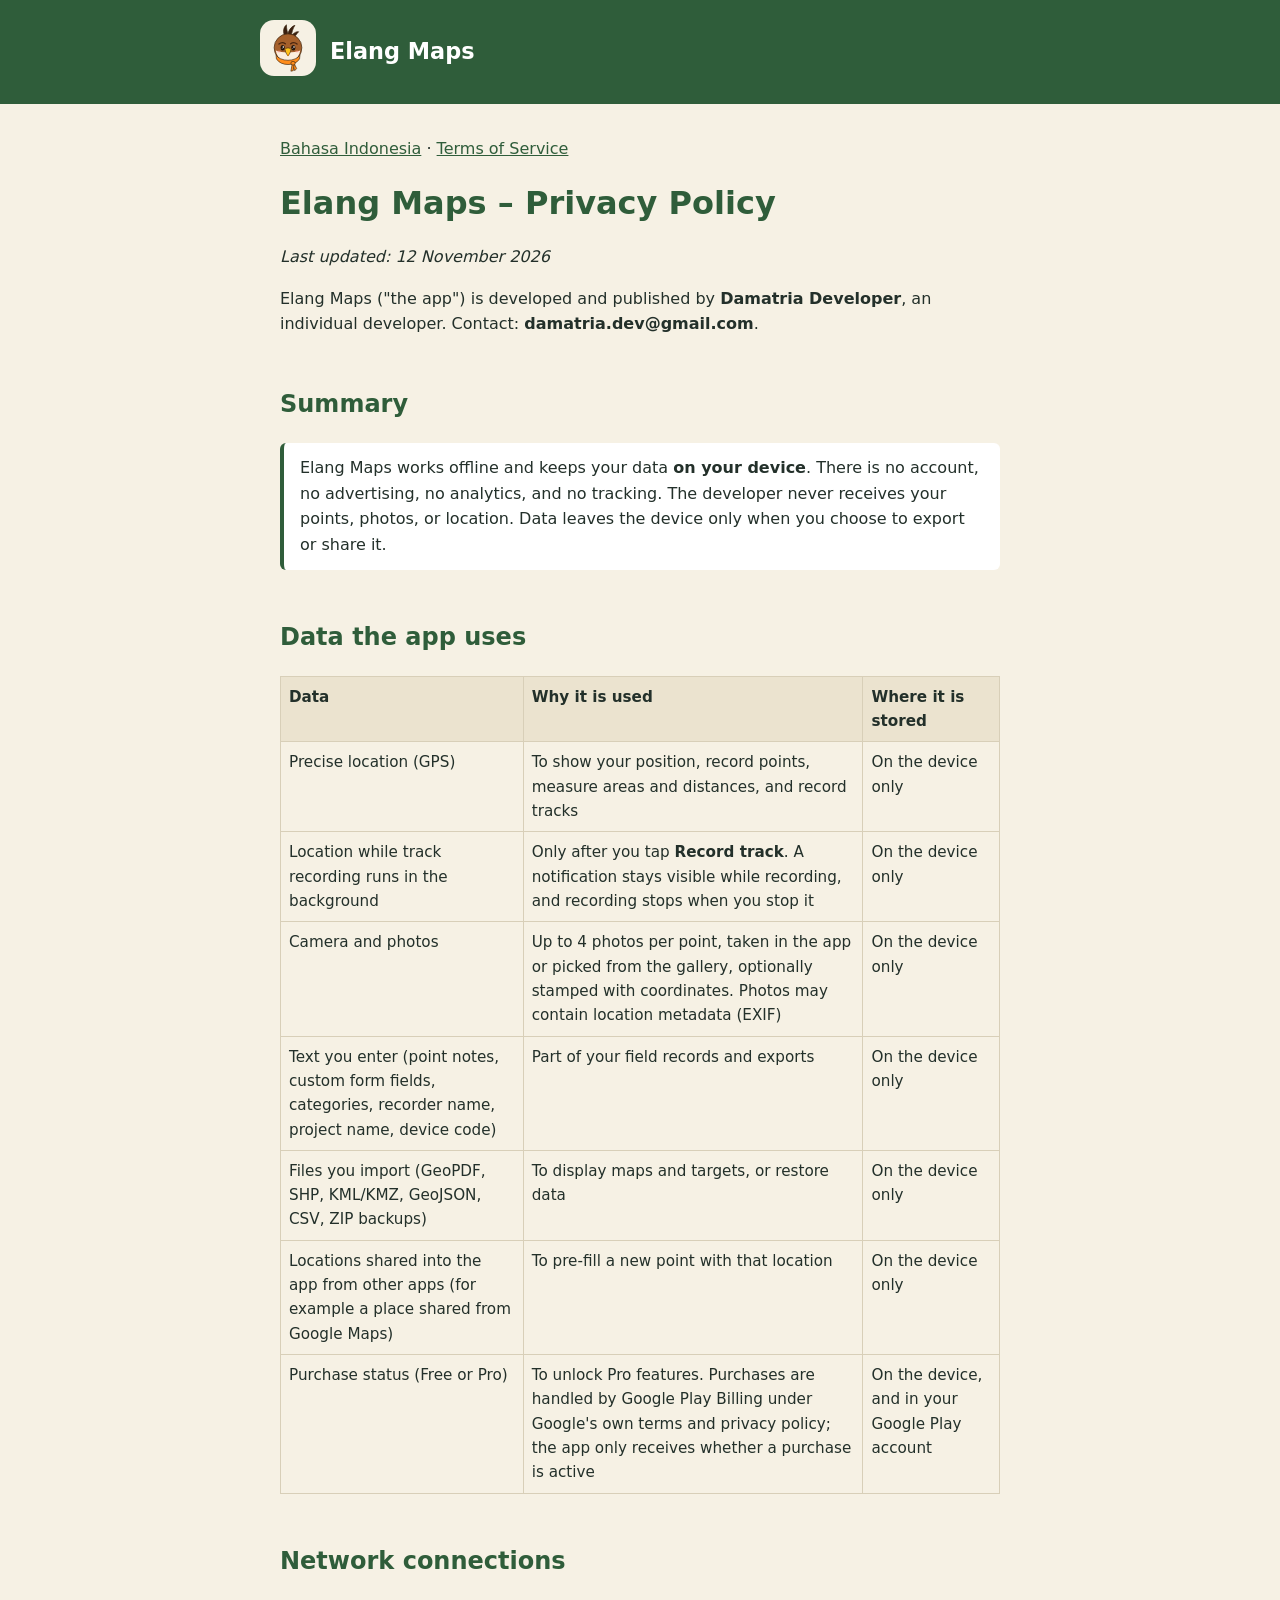
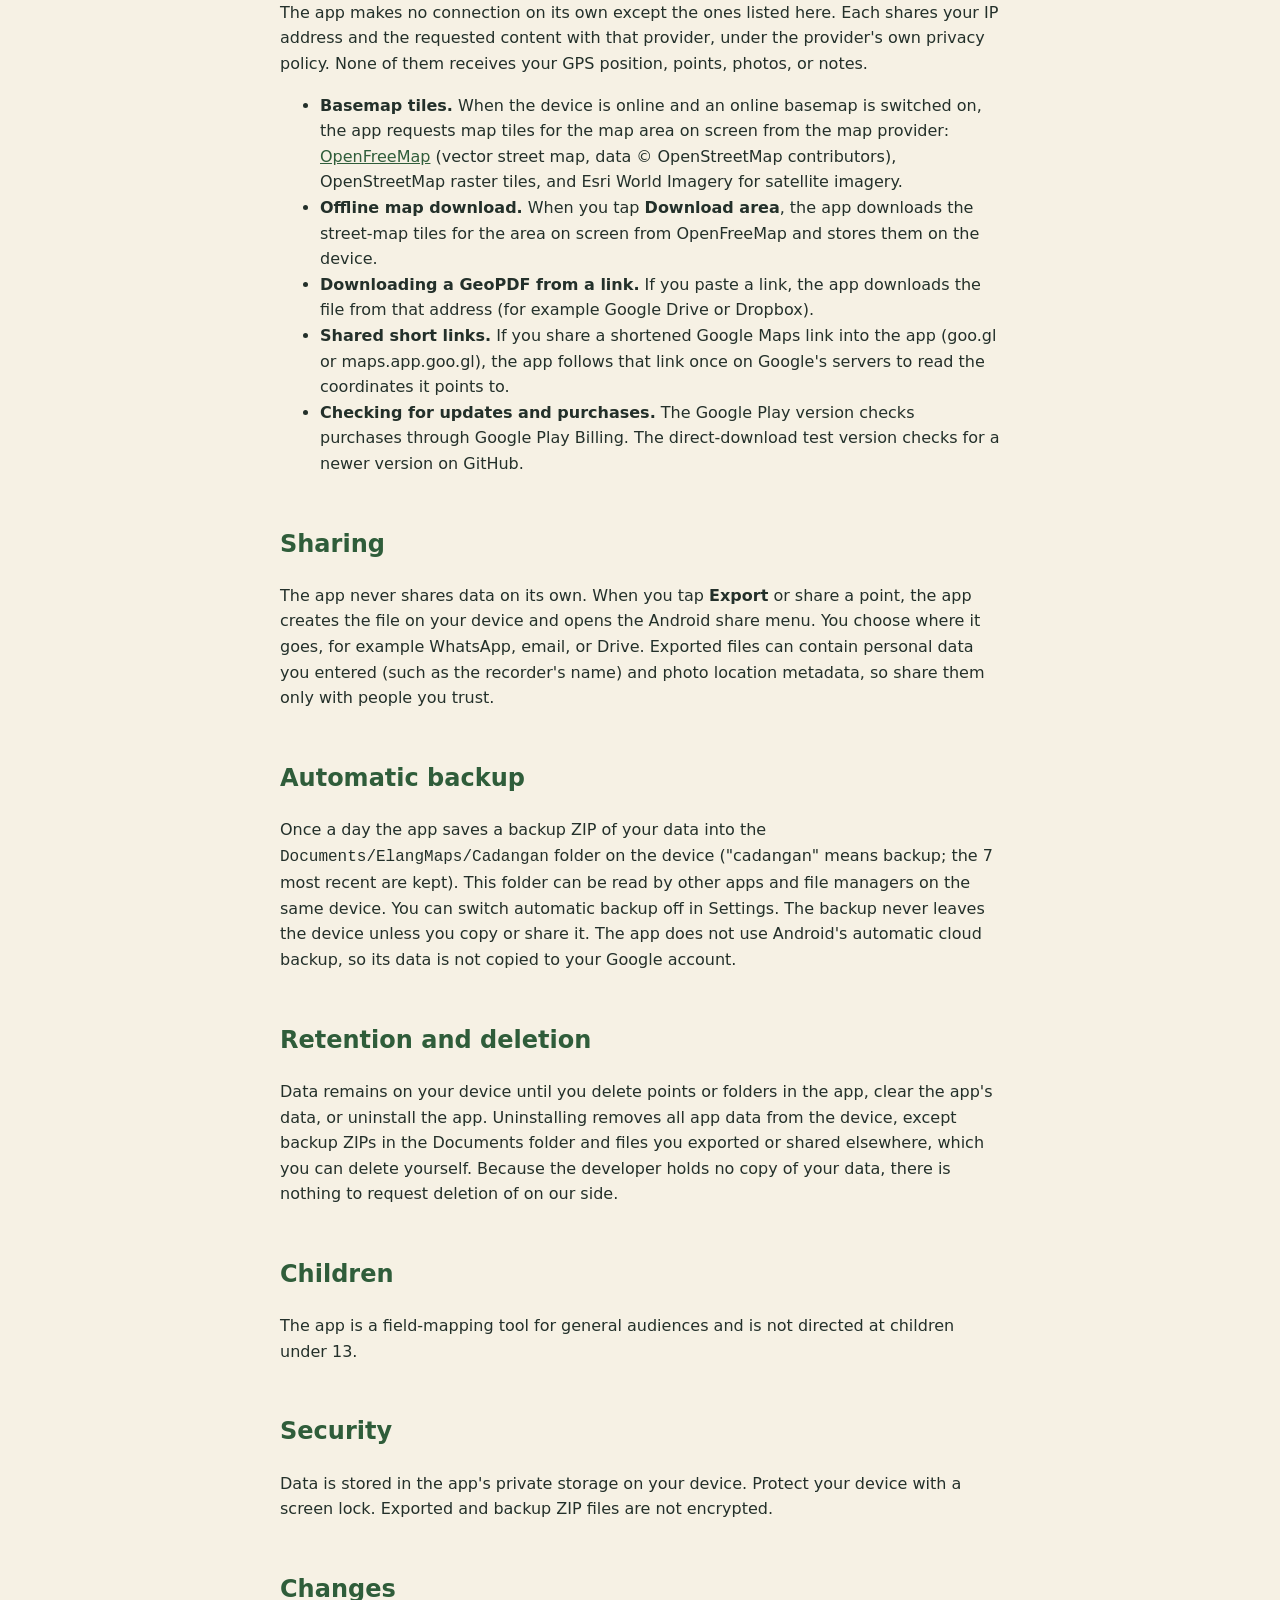
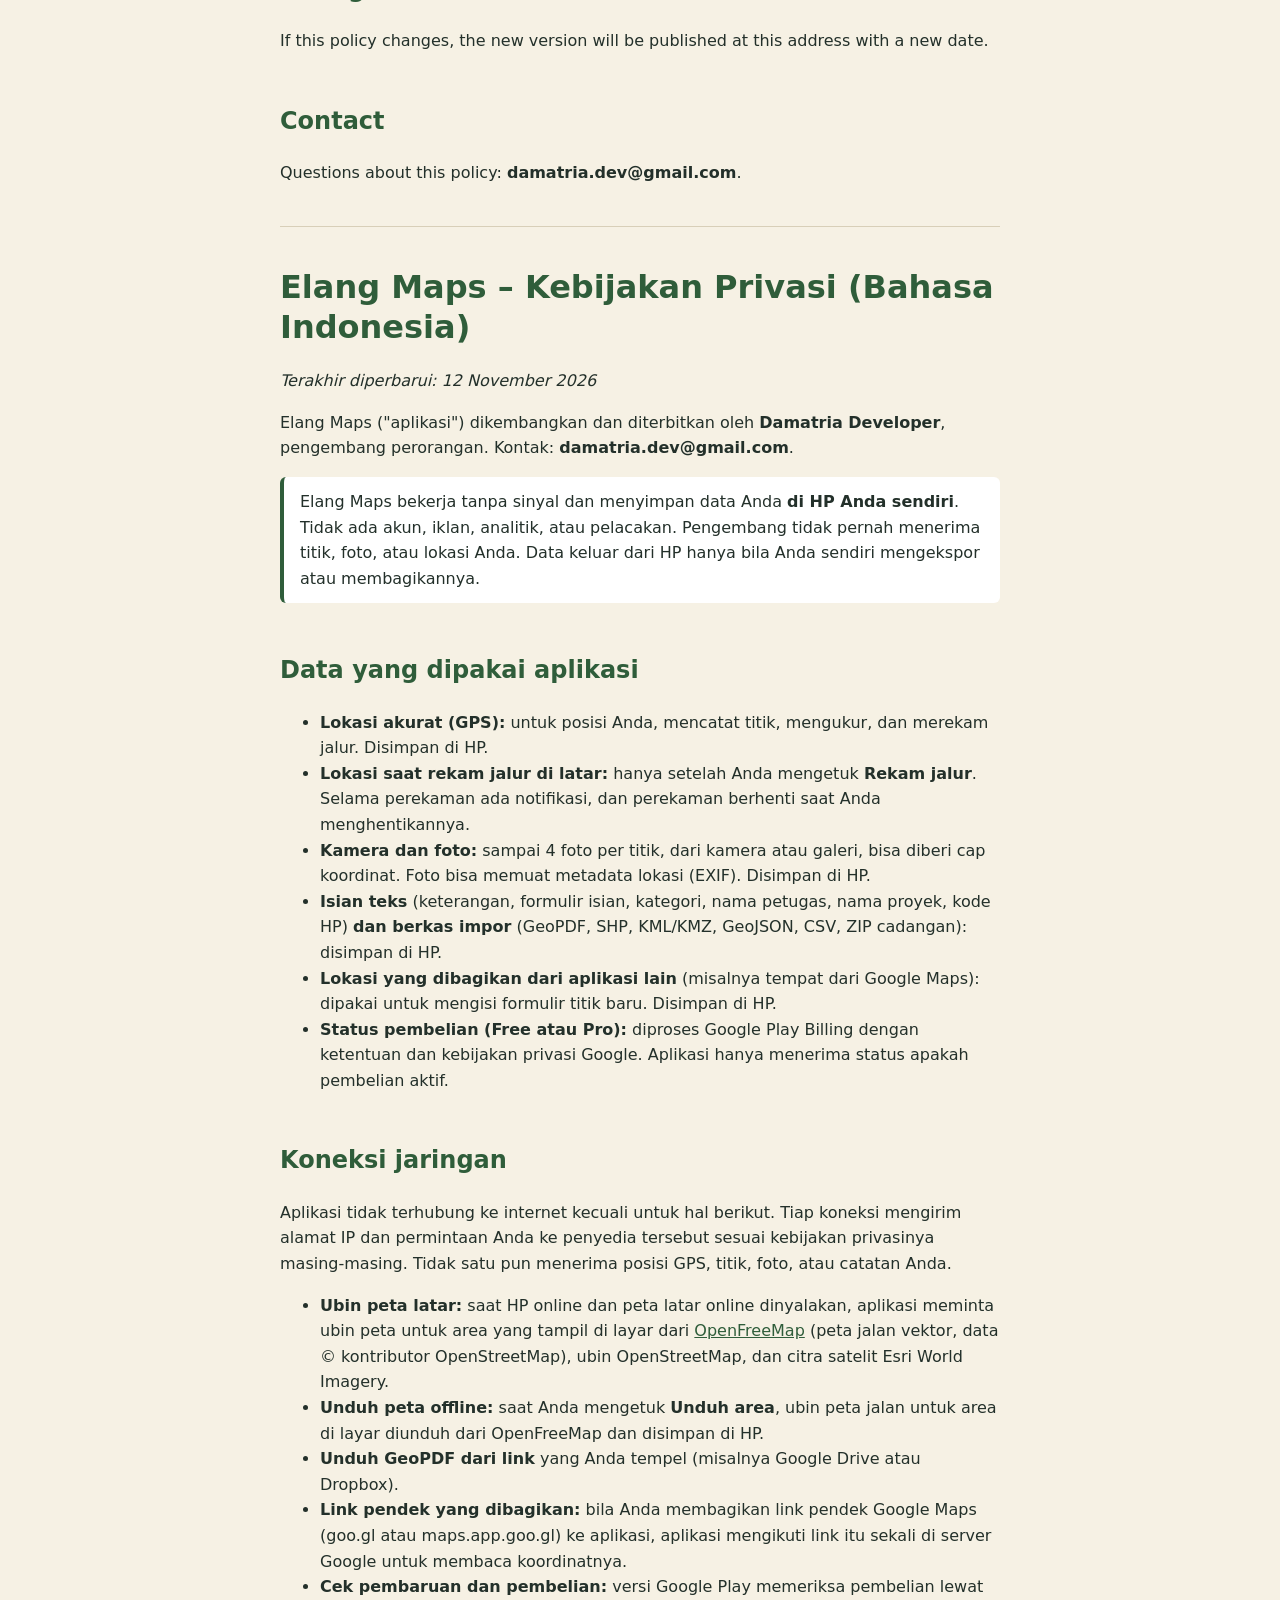
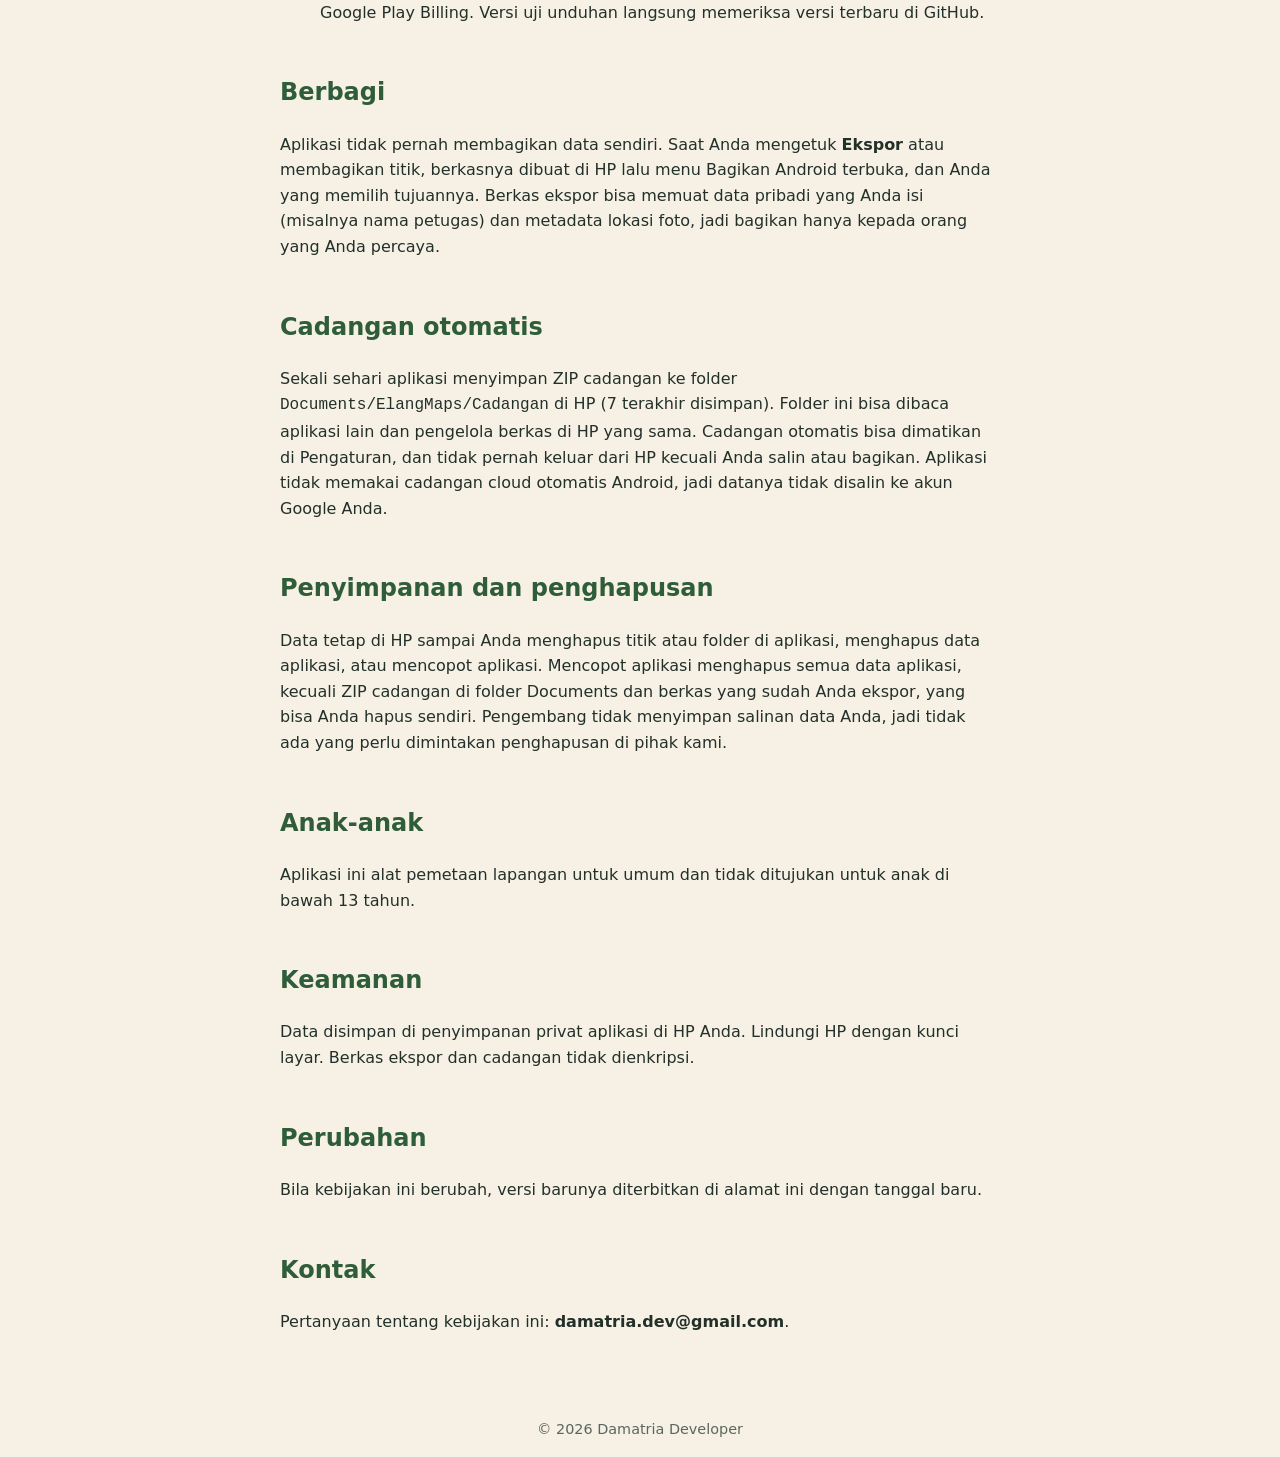
==== commit e9092d80: "Kebijakan privasi: folder Documents/ElangMaps/Cadangan, aplikasi tidak memakai cadangan cloud Androi" ====
--- a/privacy/index.html
+++ b/privacy/index.html
@@ -4,7 +4,7 @@
 <body><header><div class="w"><a href="../"><img src="../mascot.svg" alt=""></a><a href="../"><b>Elang Maps</b></a></div></header>
 <main class="w"><nav class="lang"><a href="#id">Bahasa Indonesia</a> · <a href="../terms/">Terms of Service</a></nav>
 <h1>Elang Maps – Privacy Policy</h1>
-<p><em>Last updated: 11 November 2026</em></p>
+<p><em>Last updated: 12 November 2026</em></p>
 <p>Elang Maps ("the app") is developed and published by <strong>Damatria Developer</strong>, an individual developer. Contact: <strong>damatria.dev@gmail.com</strong>.</p>
 <h2>Summary</h2>
 <p class="ringkas">Elang Maps works offline and keeps your data <strong>on your device</strong>. There is no account, no advertising, no analytics, and no tracking. The developer never receives your points, photos, or location. Data leaves the device only when you choose to export or share it.</p>
@@ -32,7 +32,7 @@
 <h2>Sharing</h2>
 <p>The app never shares data on its own. When you tap <strong>Export</strong> or share a point, the app creates the file on your device and opens the Android share menu. You choose where it goes, for example WhatsApp, email, or Drive. Exported files can contain personal data you entered (such as the recorder's name) and photo location metadata, so share them only with people you trust.</p>
 <h2>Automatic backup</h2>
-<p>Once a day the app saves a backup ZIP of your data into the <code>Documents/ElangMaps/Backup</code> folder on the device (the 7 most recent are kept). This folder can be read by other apps and file managers on the same device. You can switch automatic backup off in Settings. The backup never leaves the device unless you copy or share it.</p>
+<p>Once a day the app saves a backup ZIP of your data into the <code>Documents/ElangMaps/Cadangan</code> folder on the device ("cadangan" means backup; the 7 most recent are kept). This folder can be read by other apps and file managers on the same device. You can switch automatic backup off in Settings. The backup never leaves the device unless you copy or share it. The app does not use Android's automatic cloud backup, so its data is not copied to your Google account.</p>
 <h2>Retention and deletion</h2>
 <p>Data remains on your device until you delete points or folders in the app, clear the app's data, or uninstall the app. Uninstalling removes all app data from the device, except backup ZIPs in the Documents folder and files you exported or shared elsewhere, which you can delete yourself. Because the developer holds no copy of your data, there is nothing to request deletion of on our side.</p>
 <h2>Children</h2>
@@ -45,7 +45,7 @@
 <p>Questions about this policy: <strong>damatria.dev@gmail.com</strong>.</p>
 
 <hr><div id="id" lang="id"><h1>Elang Maps – Kebijakan Privasi (Bahasa Indonesia)</h1>
-<p><em>Terakhir diperbarui: 11 November 2026</em></p>
+<p><em>Terakhir diperbarui: 12 November 2026</em></p>
 <p>Elang Maps ("aplikasi") dikembangkan dan diterbitkan oleh <strong>Damatria Developer</strong>, pengembang perorangan. Kontak: <strong>damatria.dev@gmail.com</strong>.</p>
 <p class="ringkas">Elang Maps bekerja tanpa sinyal dan menyimpan data Anda <strong>di HP Anda sendiri</strong>. Tidak ada akun, iklan, analitik, atau pelacakan. Pengembang tidak pernah menerima titik, foto, atau lokasi Anda. Data keluar dari HP hanya bila Anda sendiri mengekspor atau membagikannya.</p>
 <h2>Data yang dipakai aplikasi</h2>
@@ -69,7 +69,7 @@
 <h2>Berbagi</h2>
 <p>Aplikasi tidak pernah membagikan data sendiri. Saat Anda mengetuk <strong>Ekspor</strong> atau membagikan titik, berkasnya dibuat di HP lalu menu Bagikan Android terbuka, dan Anda yang memilih tujuannya. Berkas ekspor bisa memuat data pribadi yang Anda isi (misalnya nama petugas) dan metadata lokasi foto, jadi bagikan hanya kepada orang yang Anda percaya.</p>
 <h2>Cadangan otomatis</h2>
-<p>Sekali sehari aplikasi menyimpan ZIP cadangan ke folder <code>Documents/ElangMaps/Cadangan</code> di HP (7 terakhir disimpan). Folder ini bisa dibaca aplikasi lain dan pengelola berkas di HP yang sama. Cadangan otomatis bisa dimatikan di Pengaturan, dan tidak pernah keluar dari HP kecuali Anda salin atau bagikan.</p>
+<p>Sekali sehari aplikasi menyimpan ZIP cadangan ke folder <code>Documents/ElangMaps/Cadangan</code> di HP (7 terakhir disimpan). Folder ini bisa dibaca aplikasi lain dan pengelola berkas di HP yang sama. Cadangan otomatis bisa dimatikan di Pengaturan, dan tidak pernah keluar dari HP kecuali Anda salin atau bagikan. Aplikasi tidak memakai cadangan cloud otomatis Android, jadi datanya tidak disalin ke akun Google Anda.</p>
 <h2>Penyimpanan dan penghapusan</h2>
 <p>Data tetap di HP sampai Anda menghapus titik atau folder di aplikasi, menghapus data aplikasi, atau mencopot aplikasi. Mencopot aplikasi menghapus semua data aplikasi, kecuali ZIP cadangan di folder Documents dan berkas yang sudah Anda ekspor, yang bisa Anda hapus sendiri. Pengembang tidak menyimpan salinan data Anda, jadi tidak ada yang perlu dimintakan penghapusan di pihak kami.</p>
 <h2>Anak-anak</h2>
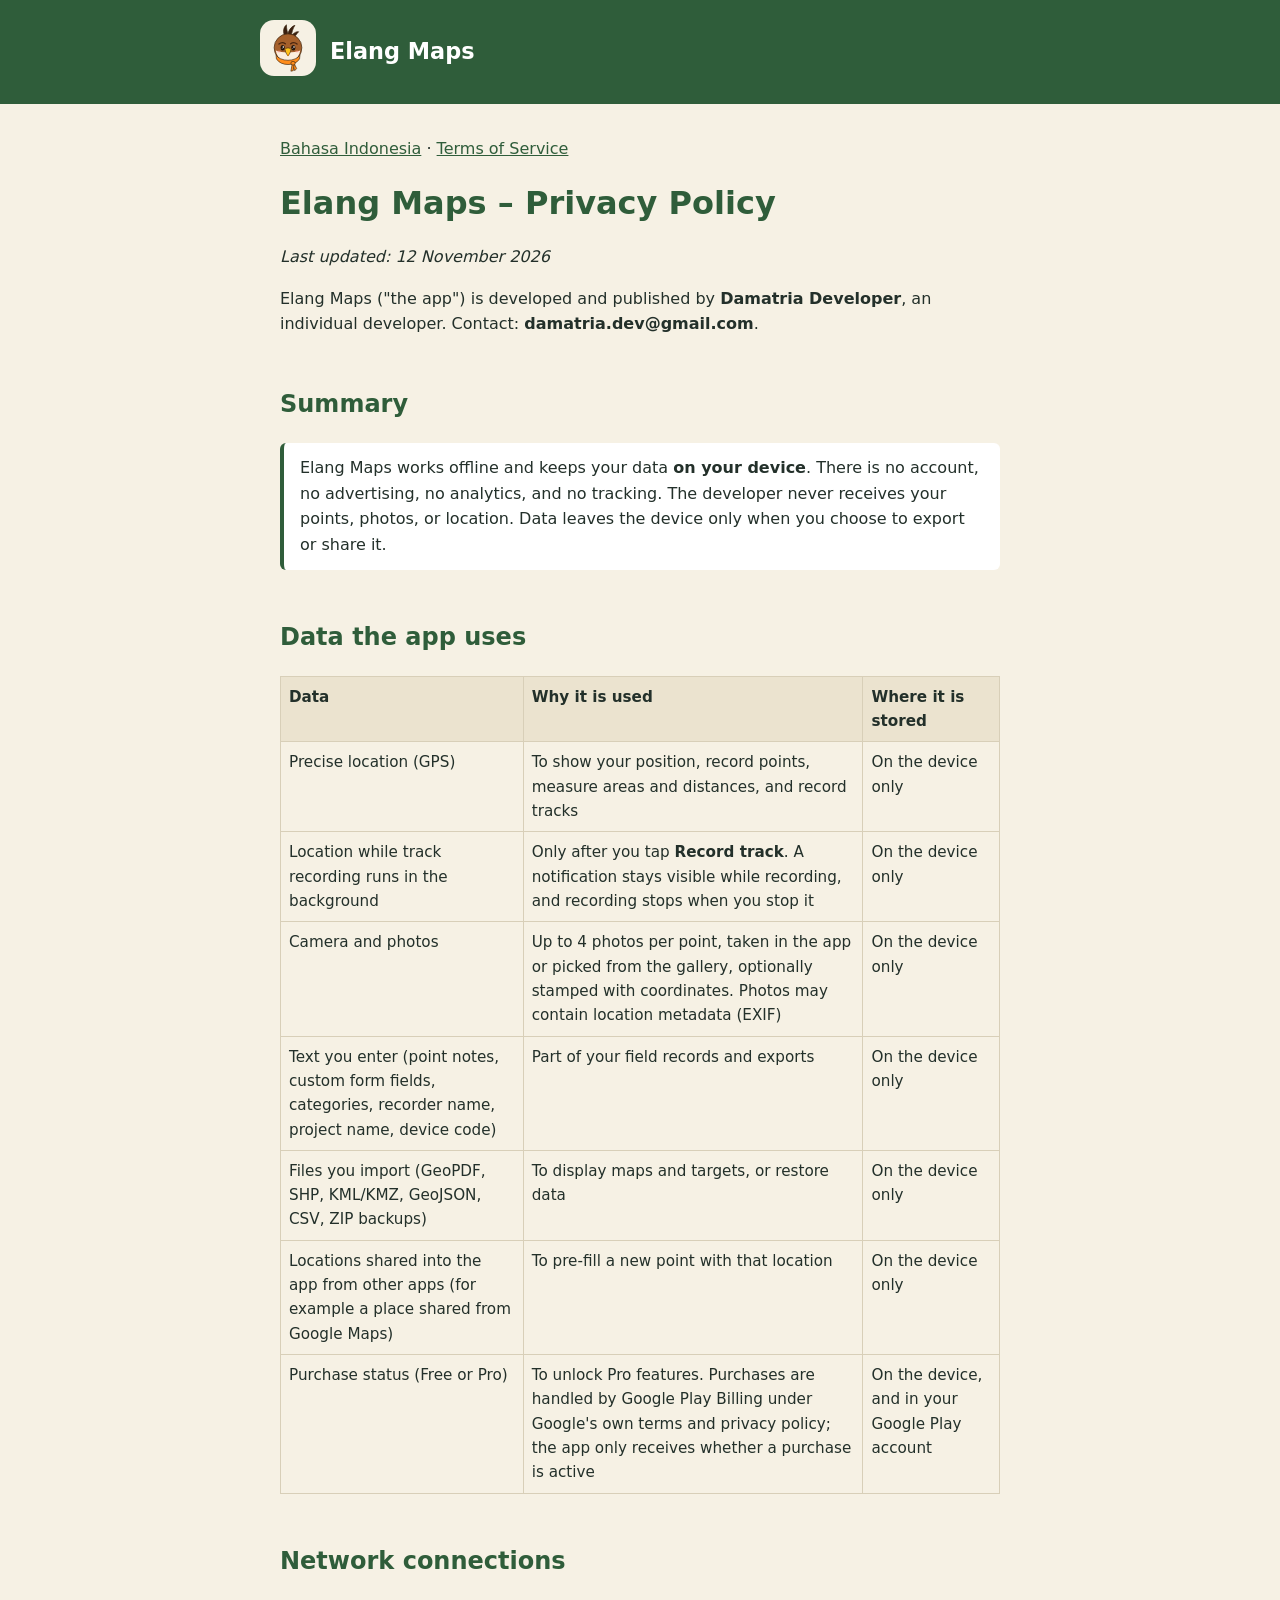
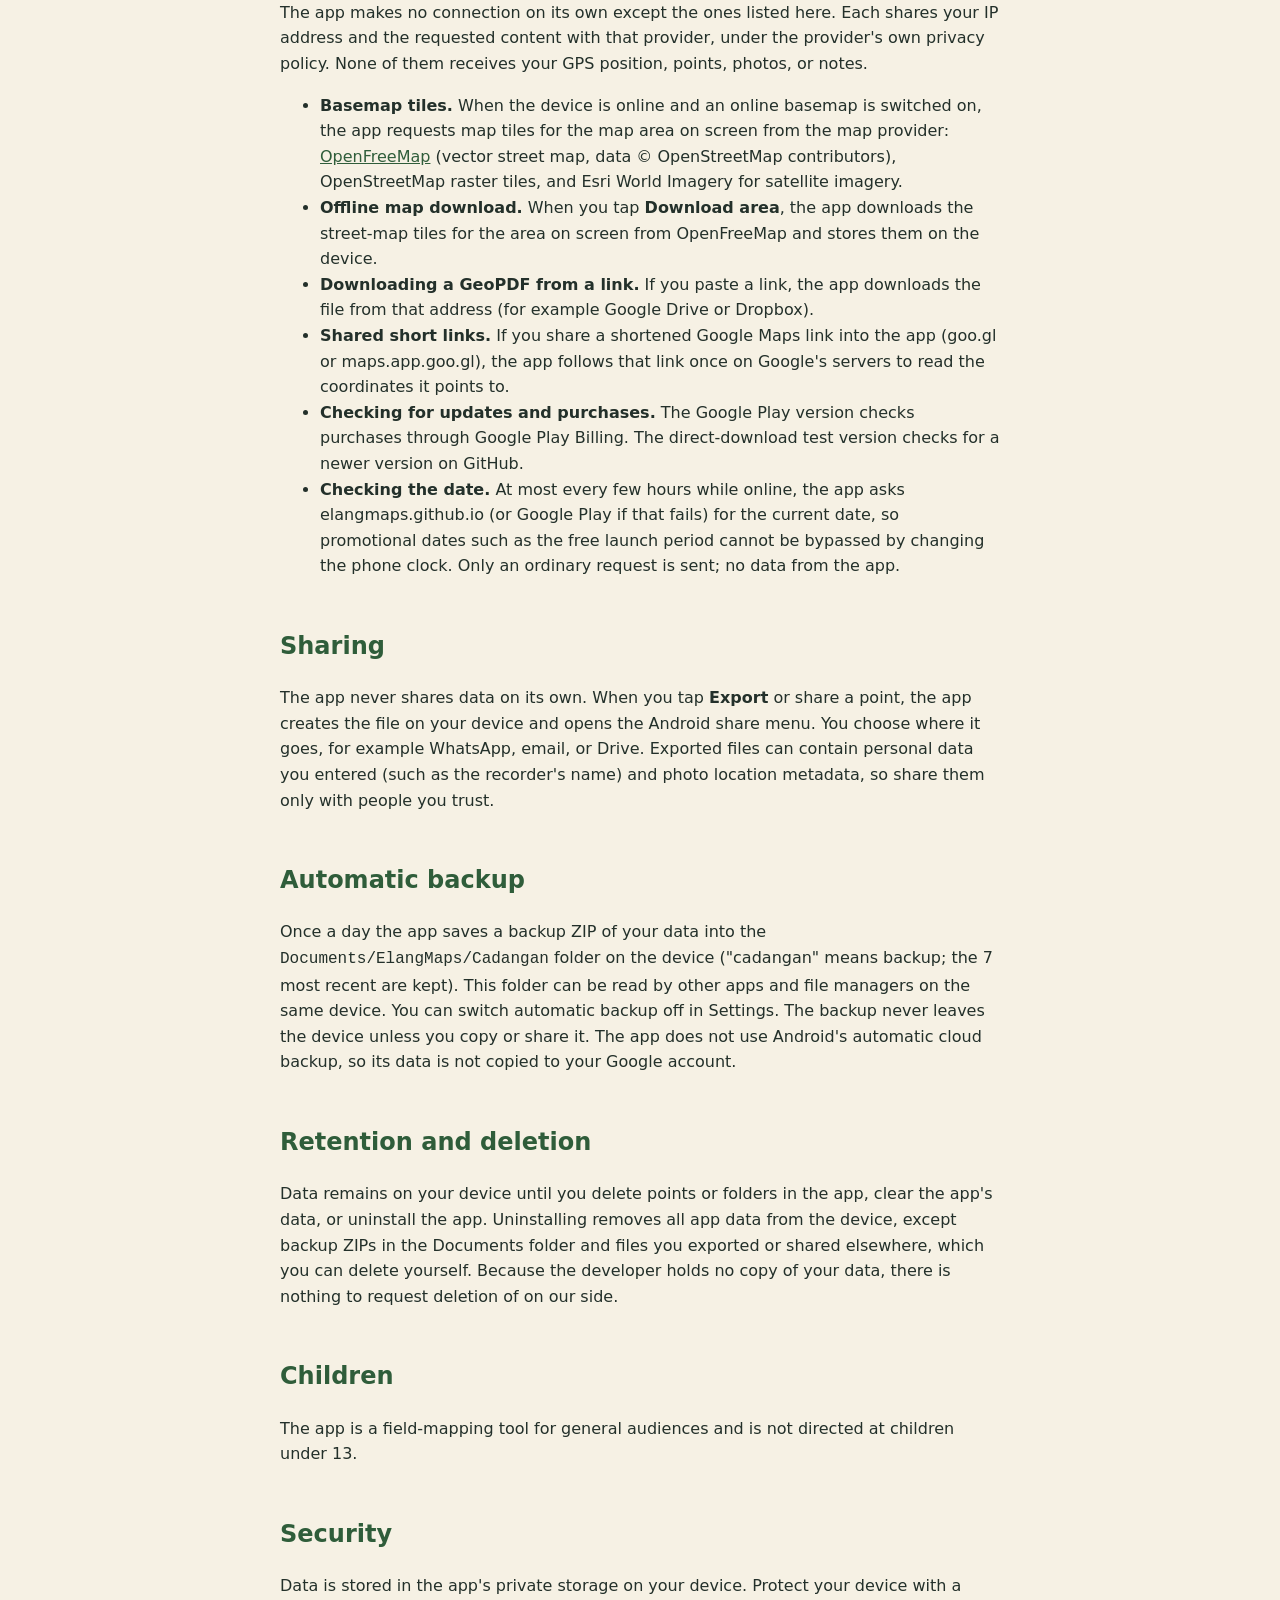
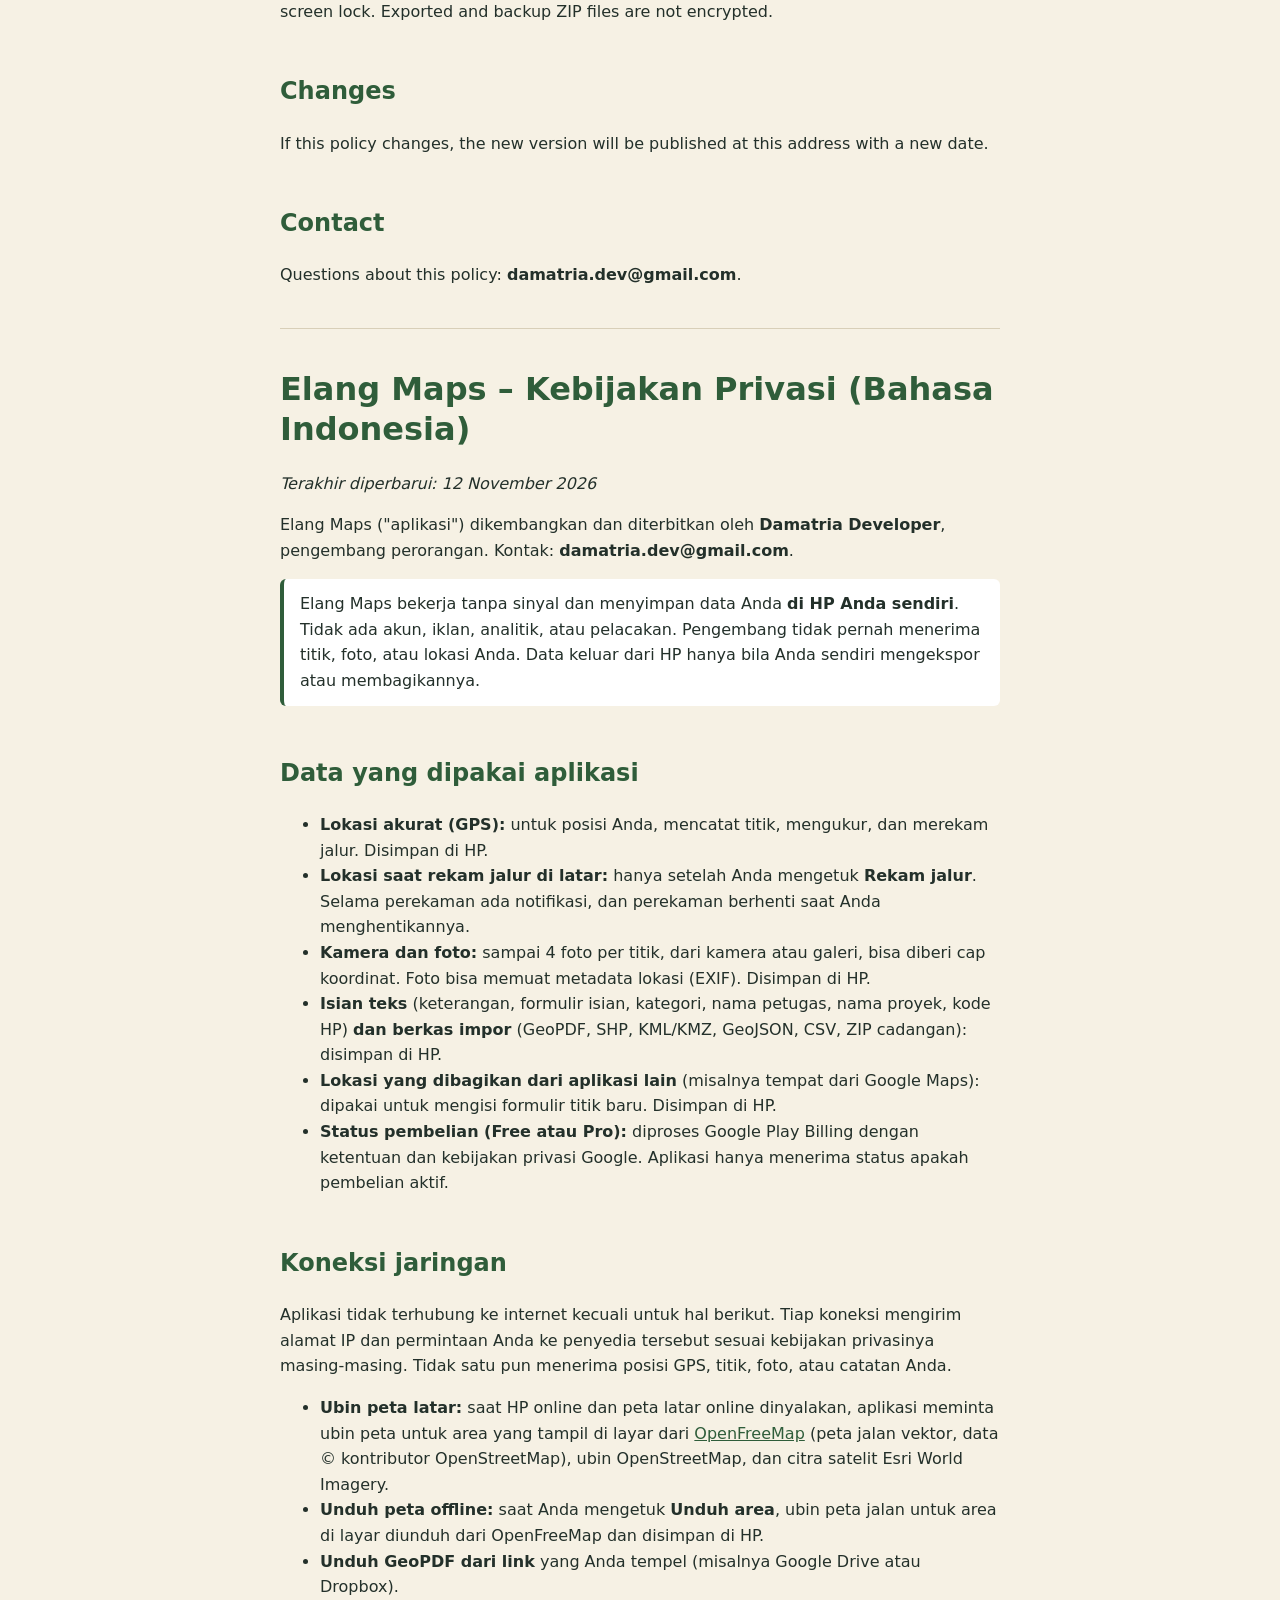
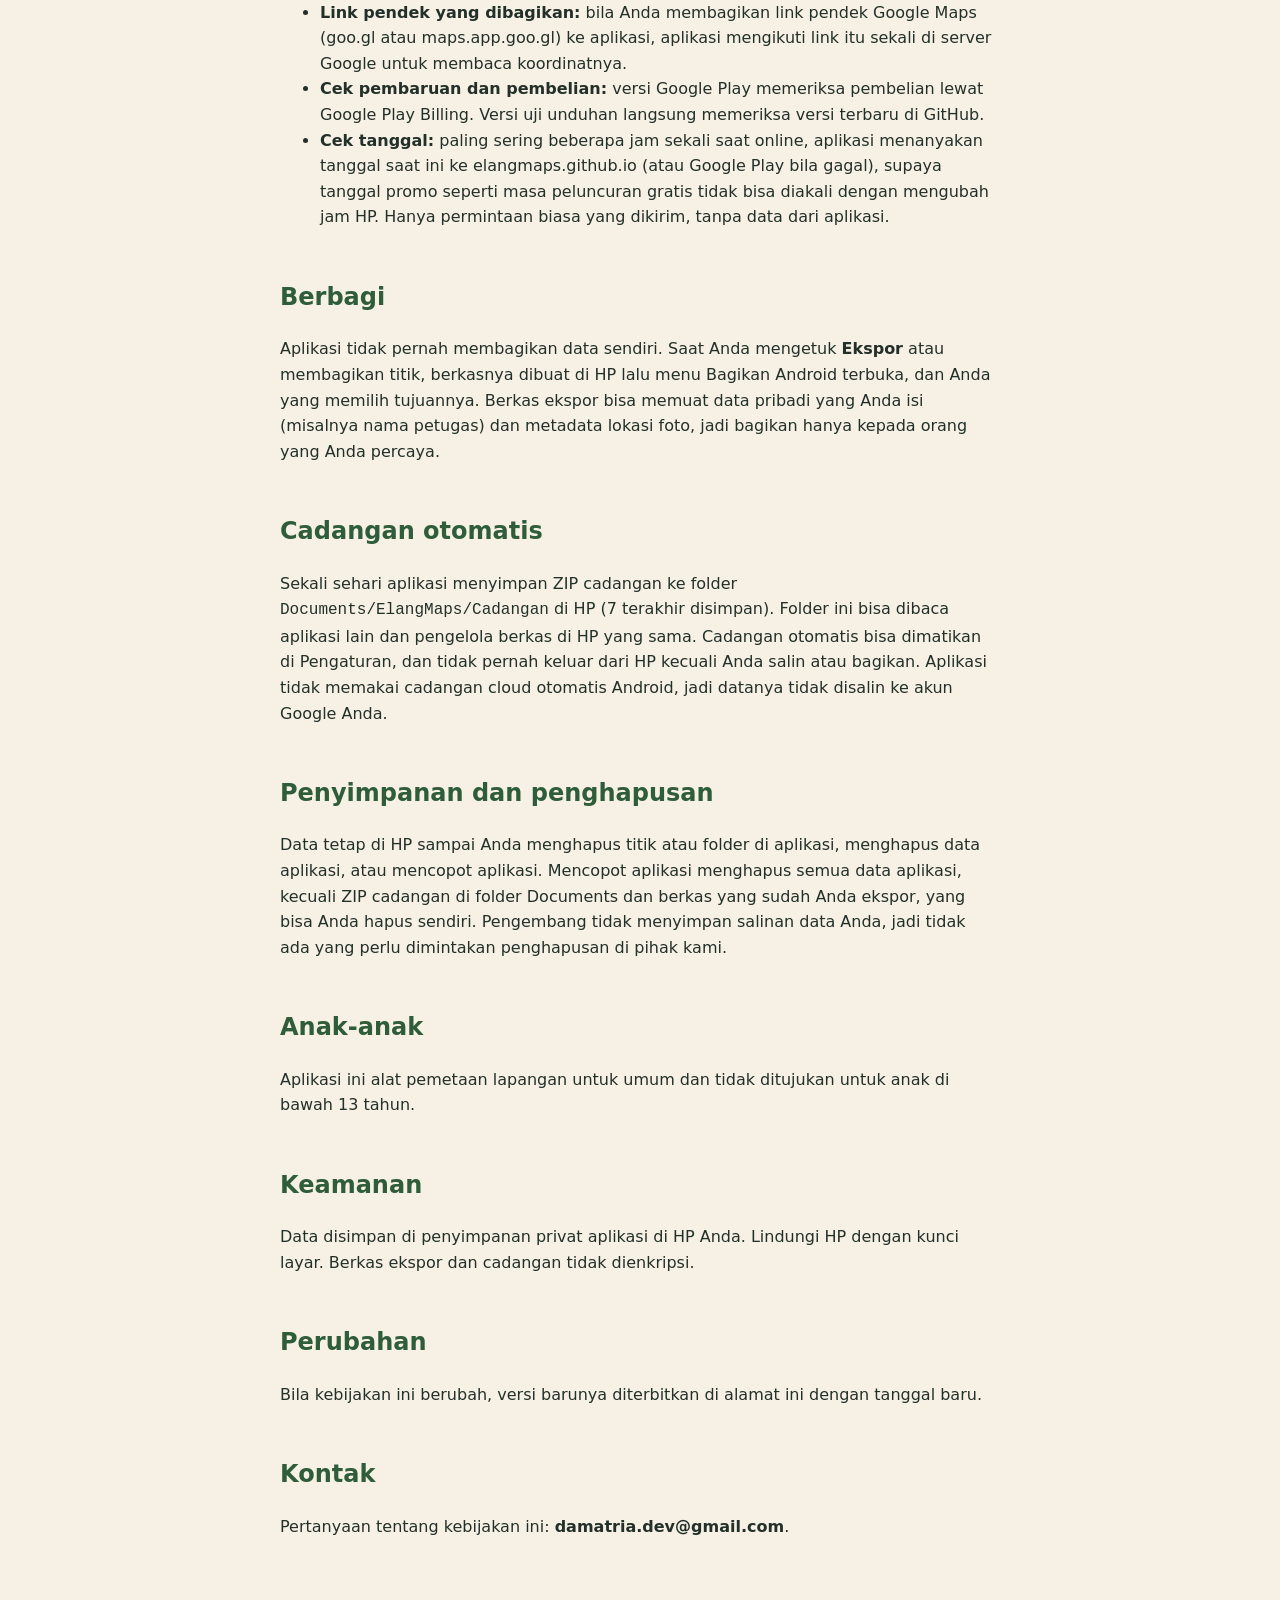
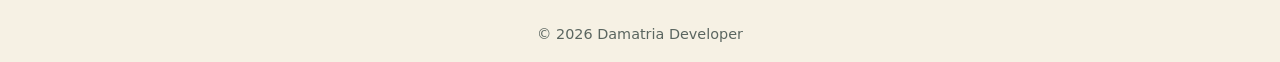
==== commit f58fef82: "Kebijakan privasi: cek tanggal dari server untuk masa promo Co-Authored-By: Claude Opus 5.5 <noreply" ====
--- a/privacy/index.html
+++ b/privacy/index.html
@@ -28,6 +28,7 @@
 <li><strong>Downloading a GeoPDF from a link.</strong> If you paste a link, the app downloads the file from that address (for example Google Drive or Dropbox).</li>
 <li><strong>Shared short links.</strong> If you share a shortened Google Maps link into the app (goo.gl or maps.app.goo.gl), the app follows that link once on Google's servers to read the coordinates it points to.</li>
 <li><strong>Checking for updates and purchases.</strong> The Google Play version checks purchases through Google Play Billing. The direct-download test version checks for a newer version on GitHub.</li>
+<li><strong>Checking the date.</strong> At most every few hours while online, the app asks elangmaps.github.io (or Google Play if that fails) for the current date, so promotional dates such as the free launch period cannot be bypassed by changing the phone clock. Only an ordinary request is sent; no data from the app.</li>
 </ul>
 <h2>Sharing</h2>
 <p>The app never shares data on its own. When you tap <strong>Export</strong> or share a point, the app creates the file on your device and opens the Android share menu. You choose where it goes, for example WhatsApp, email, or Drive. Exported files can contain personal data you entered (such as the recorder's name) and photo location metadata, so share them only with people you trust.</p>
@@ -65,6 +66,7 @@
 <li><strong>Unduh GeoPDF dari link</strong> yang Anda tempel (misalnya Google Drive atau Dropbox).</li>
 <li><strong>Link pendek yang dibagikan:</strong> bila Anda membagikan link pendek Google Maps (goo.gl atau maps.app.goo.gl) ke aplikasi, aplikasi mengikuti link itu sekali di server Google untuk membaca koordinatnya.</li>
 <li><strong>Cek pembaruan dan pembelian:</strong> versi Google Play memeriksa pembelian lewat Google Play Billing. Versi uji unduhan langsung memeriksa versi terbaru di GitHub.</li>
+<li><strong>Cek tanggal:</strong> paling sering beberapa jam sekali saat online, aplikasi menanyakan tanggal saat ini ke elangmaps.github.io (atau Google Play bila gagal), supaya tanggal promo seperti masa peluncuran gratis tidak bisa diakali dengan mengubah jam HP. Hanya permintaan biasa yang dikirim, tanpa data dari aplikasi.</li>
 </ul>
 <h2>Berbagi</h2>
 <p>Aplikasi tidak pernah membagikan data sendiri. Saat Anda mengetuk <strong>Ekspor</strong> atau membagikan titik, berkasnya dibuat di HP lalu menu Bagikan Android terbuka, dan Anda yang memilih tujuannya. Berkas ekspor bisa memuat data pribadi yang Anda isi (misalnya nama petugas) dan metadata lokasi foto, jadi bagikan hanya kepada orang yang Anda percaya.</p>
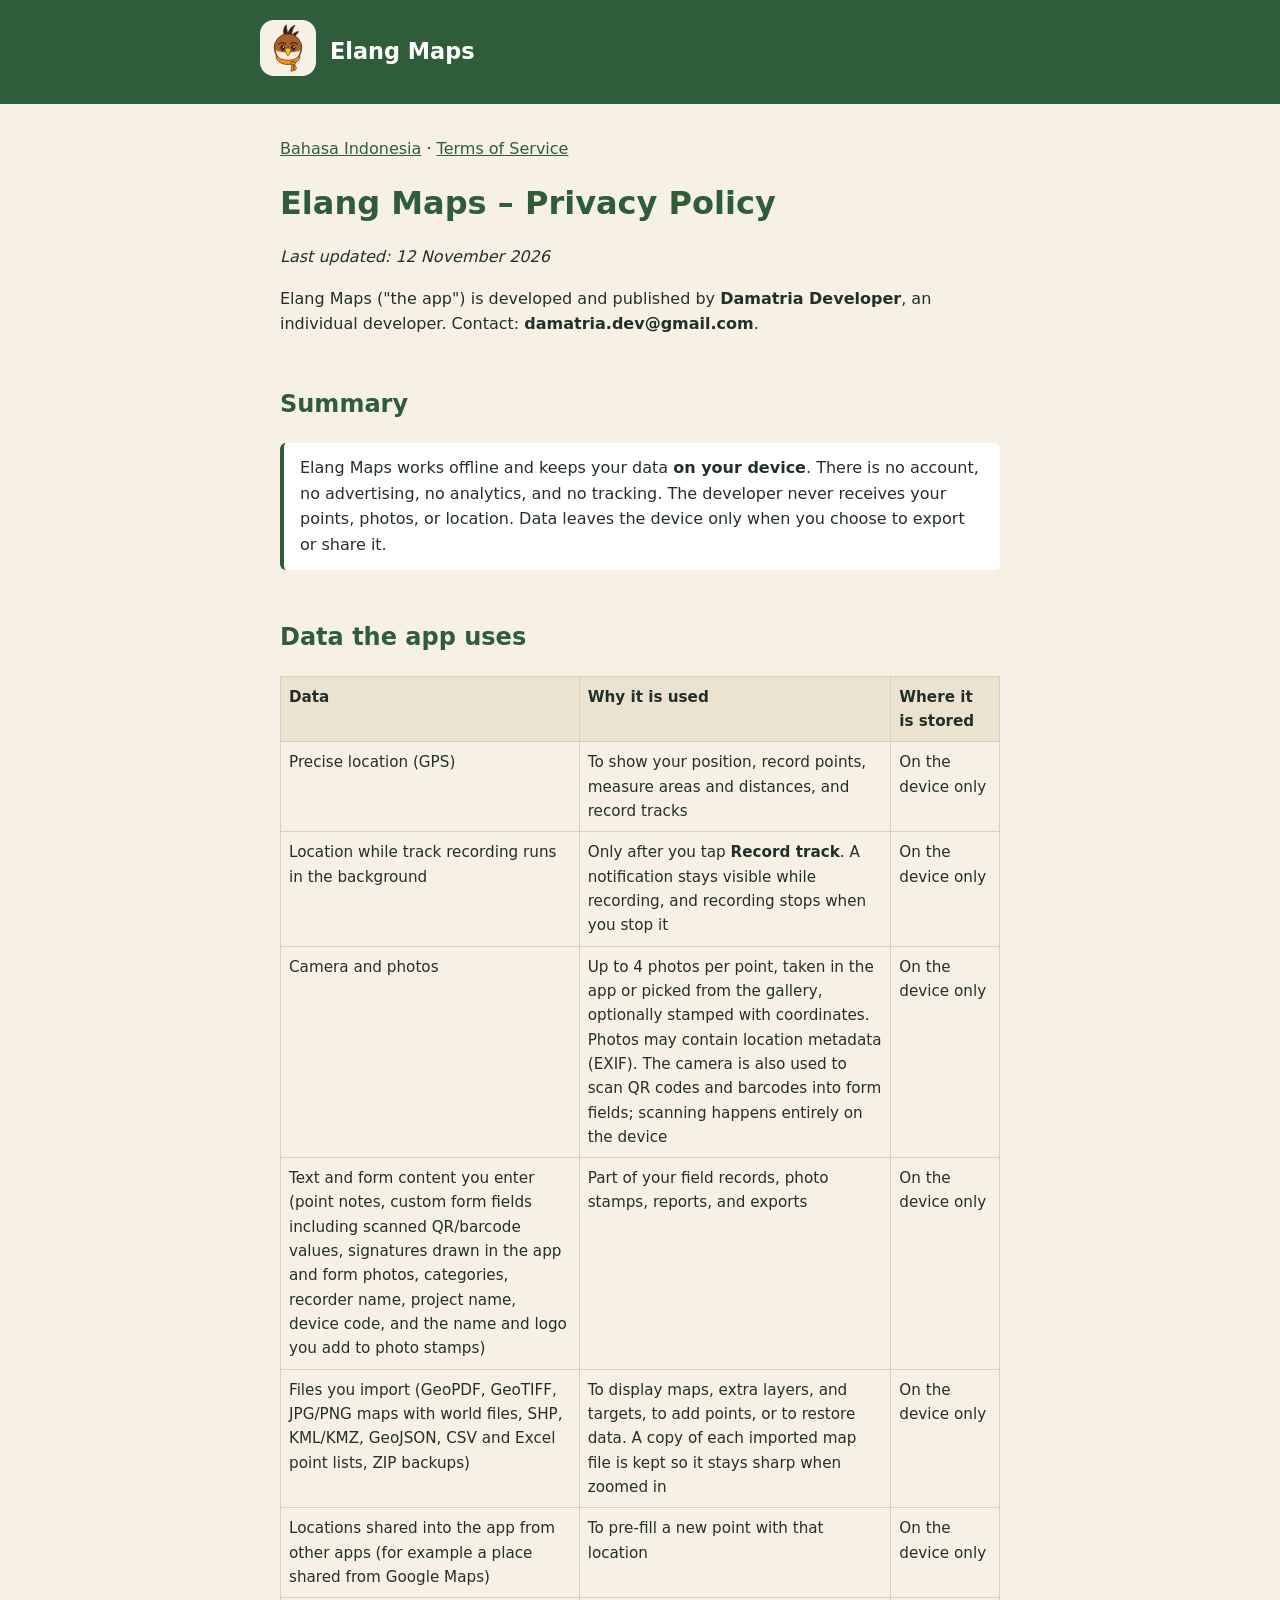
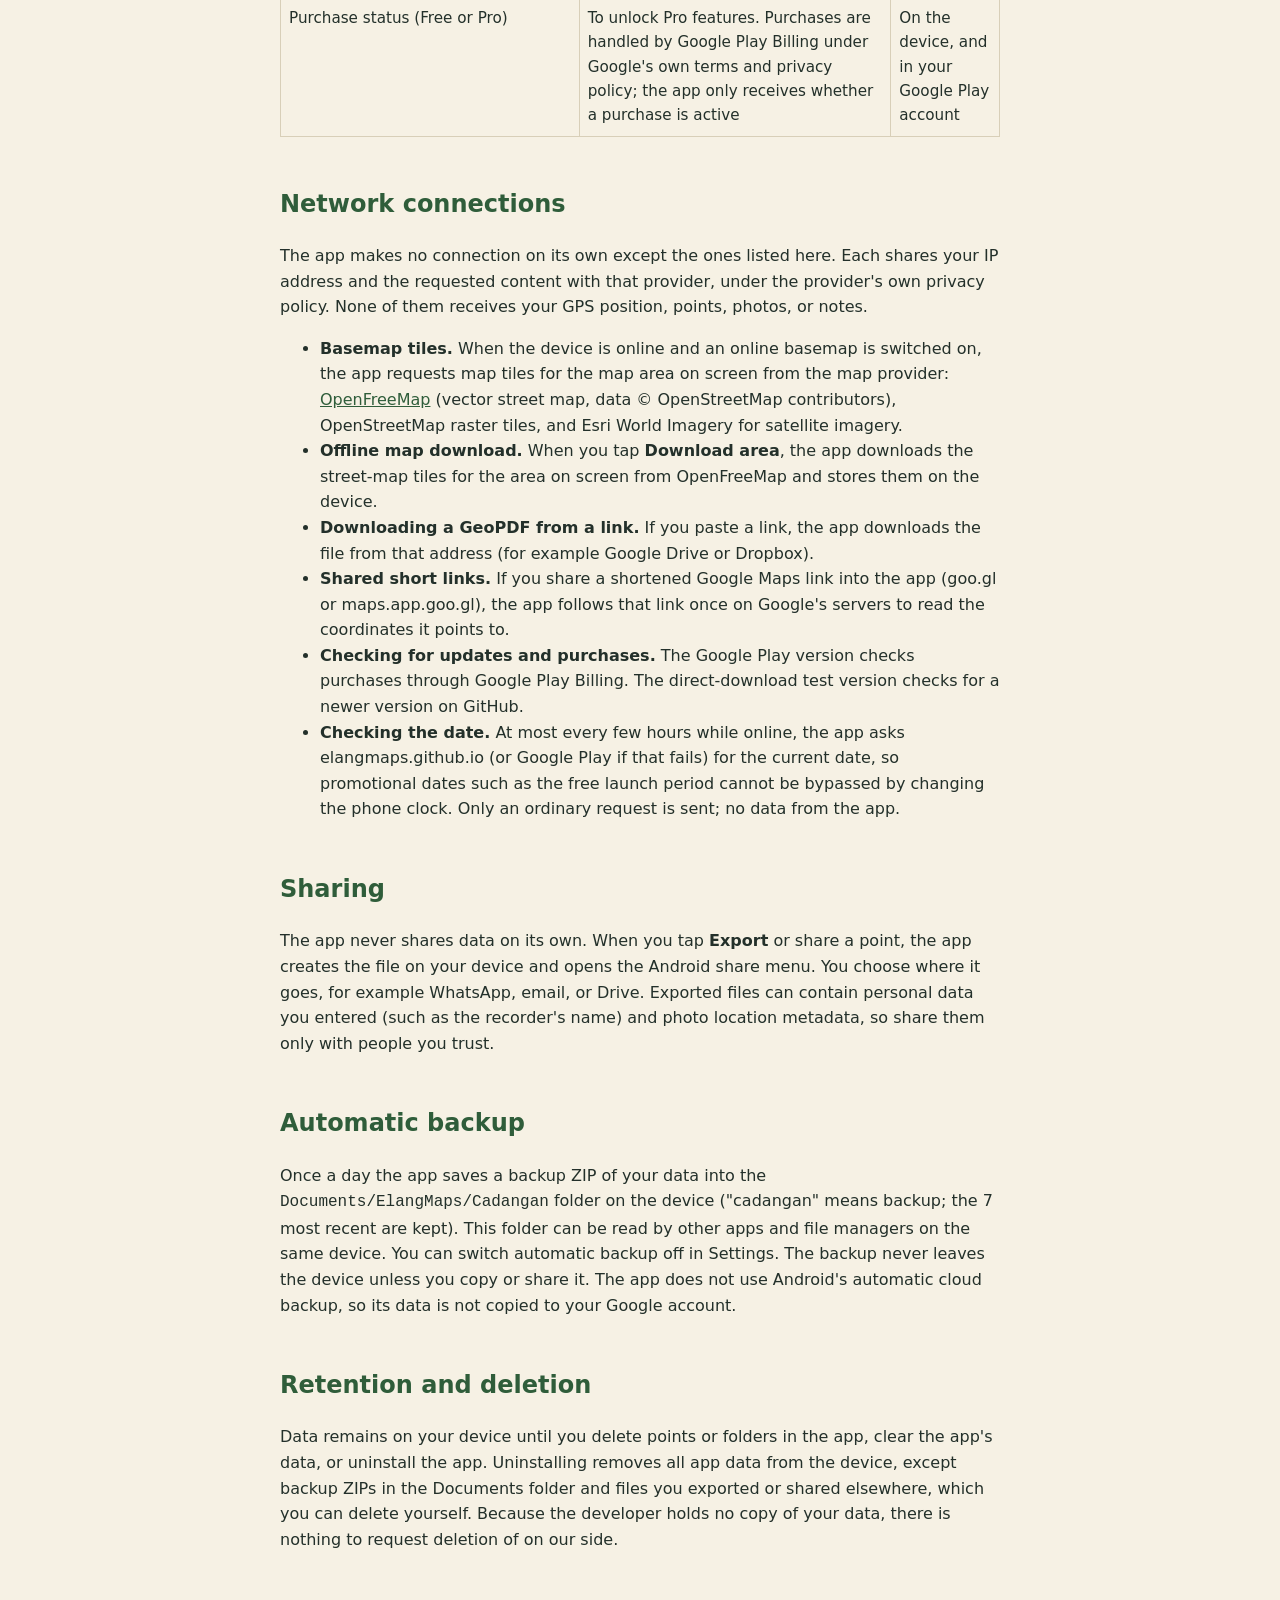
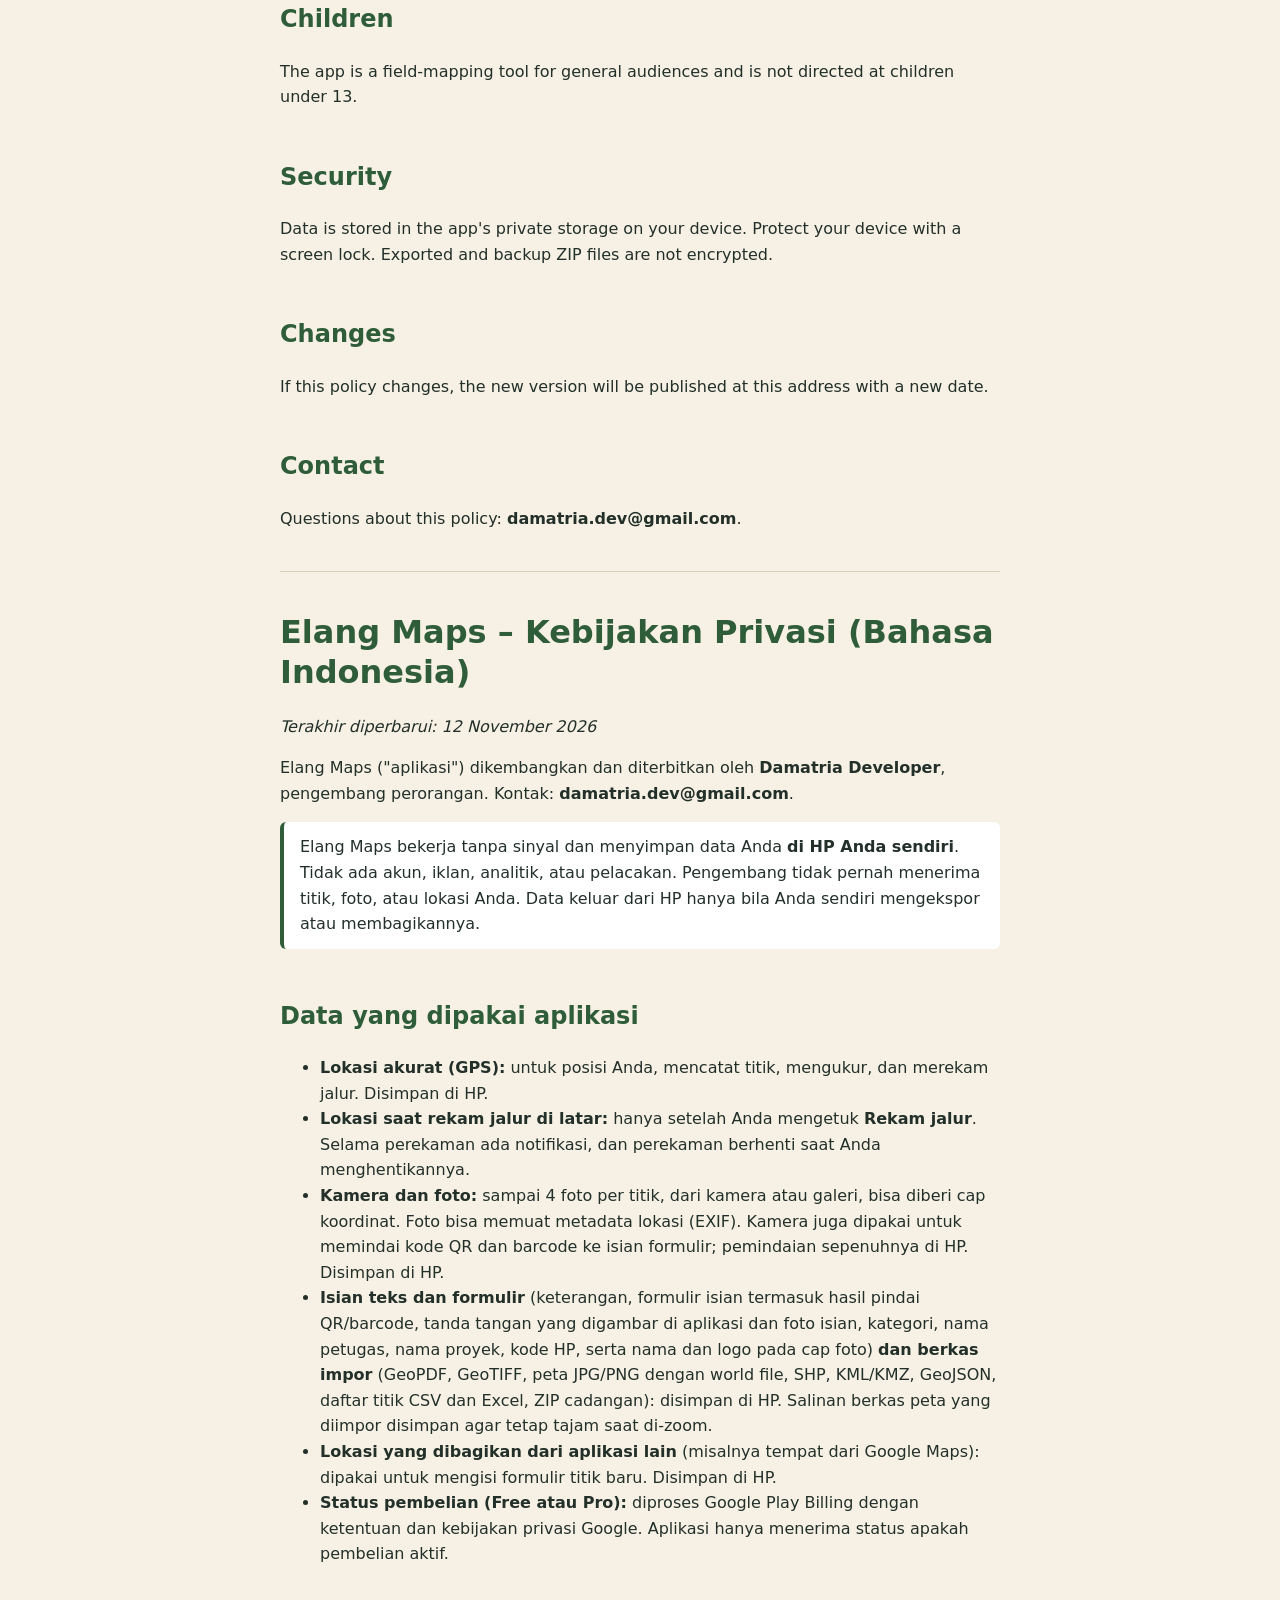
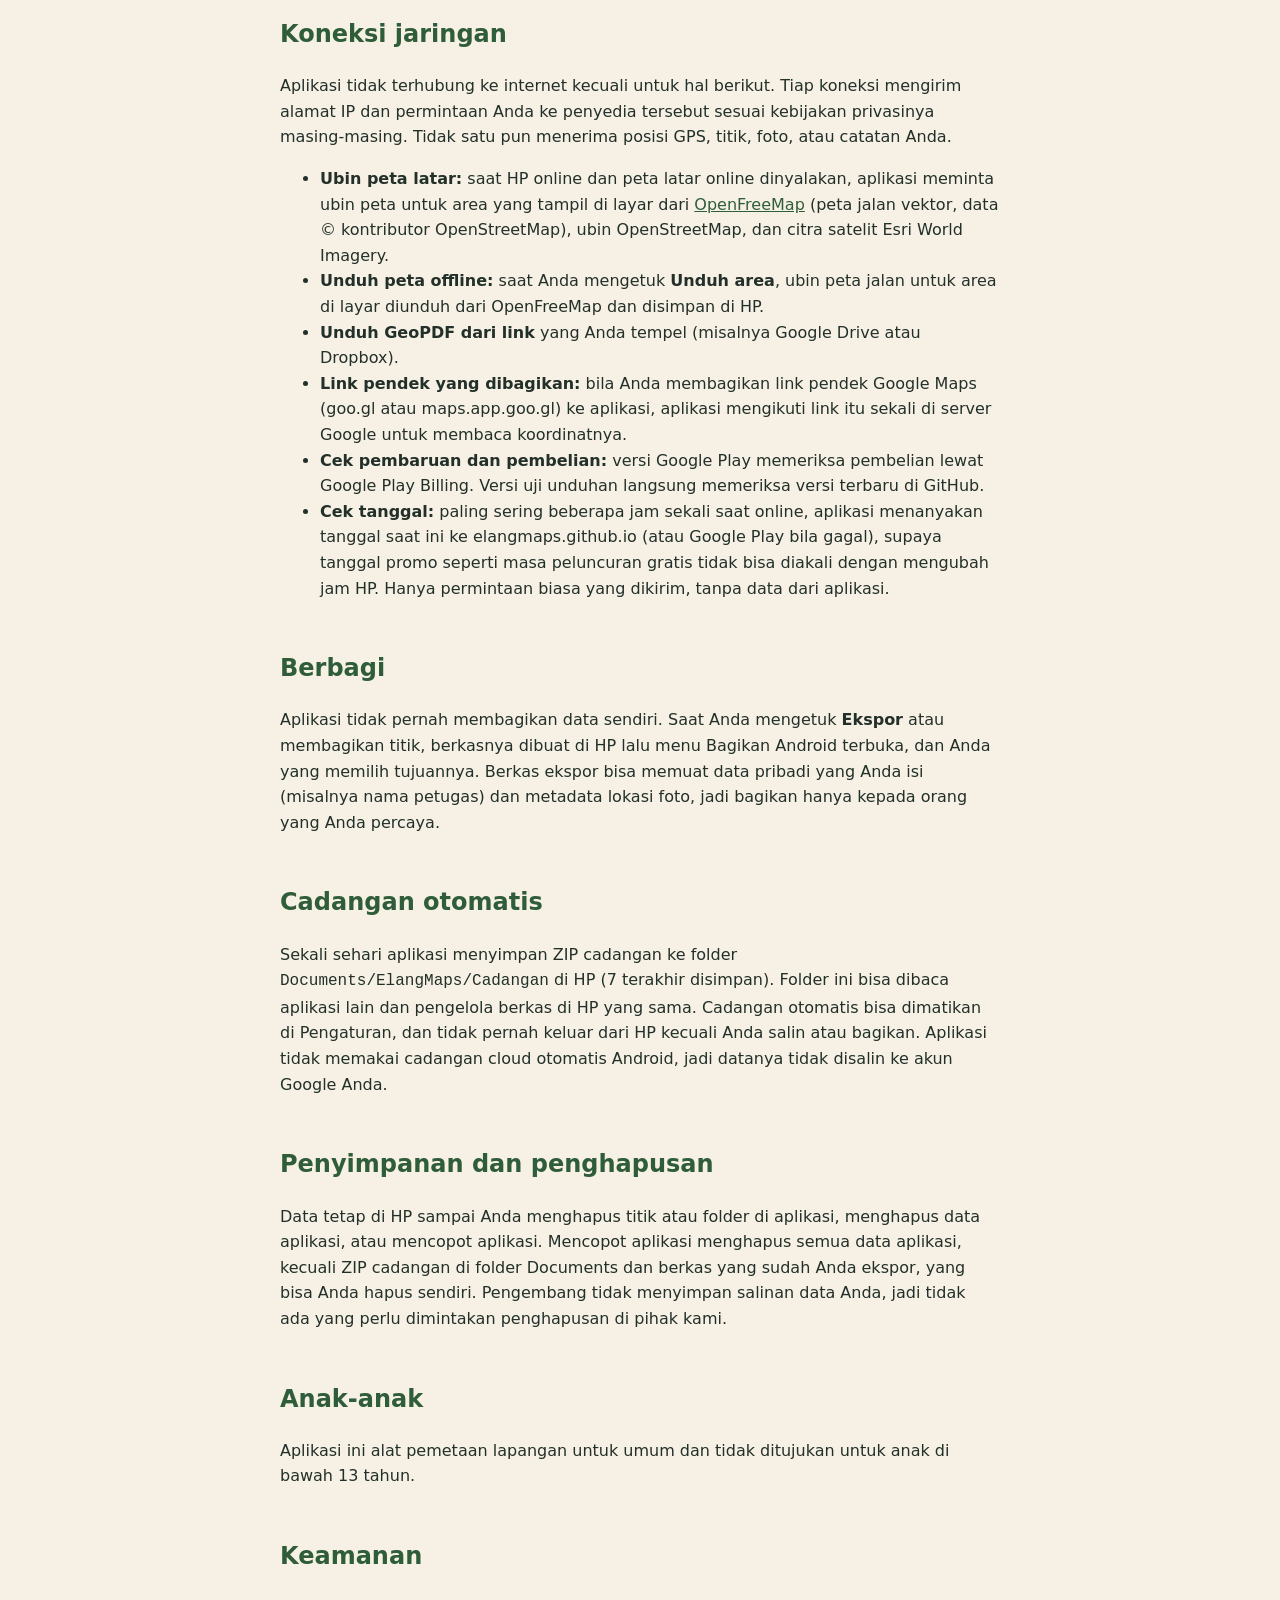
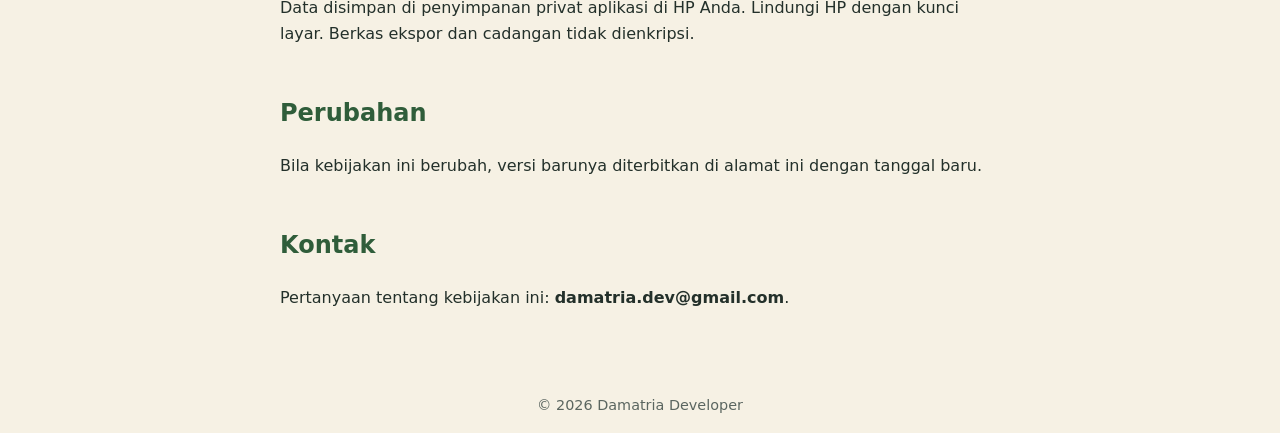
==== commit 6deef3be: "Kebijakan Privasi: impor GeoTIFF/JPG/Excel/lapisan, tanda tangan, logo cap, pindai kode di HP Co-Aut" ====
--- a/privacy/index.html
+++ b/privacy/index.html
@@ -14,9 +14,9 @@
 <tbody>
 <tr><td>Precise location (GPS)</td><td>To show your position, record points, measure areas and distances, and record tracks</td><td>On the device only</td></tr>
 <tr><td>Location while track recording runs in the background</td><td>Only after you tap <strong>Record track</strong>. A notification stays visible while recording, and recording stops when you stop it</td><td>On the device only</td></tr>
-<tr><td>Camera and photos</td><td>Up to 4 photos per point, taken in the app or picked from the gallery, optionally stamped with coordinates. Photos may contain location metadata (EXIF)</td><td>On the device only</td></tr>
-<tr><td>Text you enter (point notes, custom form fields, categories, recorder name, project name, device code)</td><td>Part of your field records and exports</td><td>On the device only</td></tr>
-<tr><td>Files you import (GeoPDF, SHP, KML/KMZ, GeoJSON, CSV, ZIP backups)</td><td>To display maps and targets, or restore data</td><td>On the device only</td></tr>
+<tr><td>Camera and photos</td><td>Up to 4 photos per point, taken in the app or picked from the gallery, optionally stamped with coordinates. Photos may contain location metadata (EXIF). The camera is also used to scan QR codes and barcodes into form fields; scanning happens entirely on the device</td><td>On the device only</td></tr>
+<tr><td>Text and form content you enter (point notes, custom form fields including scanned QR/barcode values, signatures drawn in the app and form photos, categories, recorder name, project name, device code, and the name and logo you add to photo stamps)</td><td>Part of your field records, photo stamps, reports, and exports</td><td>On the device only</td></tr>
+<tr><td>Files you import (GeoPDF, GeoTIFF, JPG/PNG maps with world files, SHP, KML/KMZ, GeoJSON, CSV and Excel point lists, ZIP backups)</td><td>To display maps, extra layers, and targets, to add points, or to restore data. A copy of each imported map file is kept so it stays sharp when zoomed in</td><td>On the device only</td></tr>
 <tr><td>Locations shared into the app from other apps (for example a place shared from Google Maps)</td><td>To pre-fill a new point with that location</td><td>On the device only</td></tr>
 <tr><td>Purchase status (Free or Pro)</td><td>To unlock Pro features. Purchases are handled by Google Play Billing under Google's own terms and privacy policy; the app only receives whether a purchase is active</td><td>On the device, and in your Google Play account</td></tr>
 </tbody></table>
@@ -53,8 +53,8 @@
 <ul>
 <li><strong>Lokasi akurat (GPS):</strong> untuk posisi Anda, mencatat titik, mengukur, dan merekam jalur. Disimpan di HP.</li>
 <li><strong>Lokasi saat rekam jalur di latar:</strong> hanya setelah Anda mengetuk <strong>Rekam jalur</strong>. Selama perekaman ada notifikasi, dan perekaman berhenti saat Anda menghentikannya.</li>
-<li><strong>Kamera dan foto:</strong> sampai 4 foto per titik, dari kamera atau galeri, bisa diberi cap koordinat. Foto bisa memuat metadata lokasi (EXIF). Disimpan di HP.</li>
-<li><strong>Isian teks</strong> (keterangan, formulir isian, kategori, nama petugas, nama proyek, kode HP) <strong>dan berkas impor</strong> (GeoPDF, SHP, KML/KMZ, GeoJSON, CSV, ZIP cadangan): disimpan di HP.</li>
+<li><strong>Kamera dan foto:</strong> sampai 4 foto per titik, dari kamera atau galeri, bisa diberi cap koordinat. Foto bisa memuat metadata lokasi (EXIF). Kamera juga dipakai untuk memindai kode QR dan barcode ke isian formulir; pemindaian sepenuhnya di HP. Disimpan di HP.</li>
+<li><strong>Isian teks dan formulir</strong> (keterangan, formulir isian termasuk hasil pindai QR/barcode, tanda tangan yang digambar di aplikasi dan foto isian, kategori, nama petugas, nama proyek, kode HP, serta nama dan logo pada cap foto) <strong>dan berkas impor</strong> (GeoPDF, GeoTIFF, peta JPG/PNG dengan world file, SHP, KML/KMZ, GeoJSON, daftar titik CSV dan Excel, ZIP cadangan): disimpan di HP. Salinan berkas peta yang diimpor disimpan agar tetap tajam saat di-zoom.</li>
 <li><strong>Lokasi yang dibagikan dari aplikasi lain</strong> (misalnya tempat dari Google Maps): dipakai untuk mengisi formulir titik baru. Disimpan di HP.</li>
 <li><strong>Status pembelian (Free atau Pro):</strong> diproses Google Play Billing dengan ketentuan dan kebijakan privasi Google. Aplikasi hanya menerima status apakah pembelian aktif.</li>
 </ul>
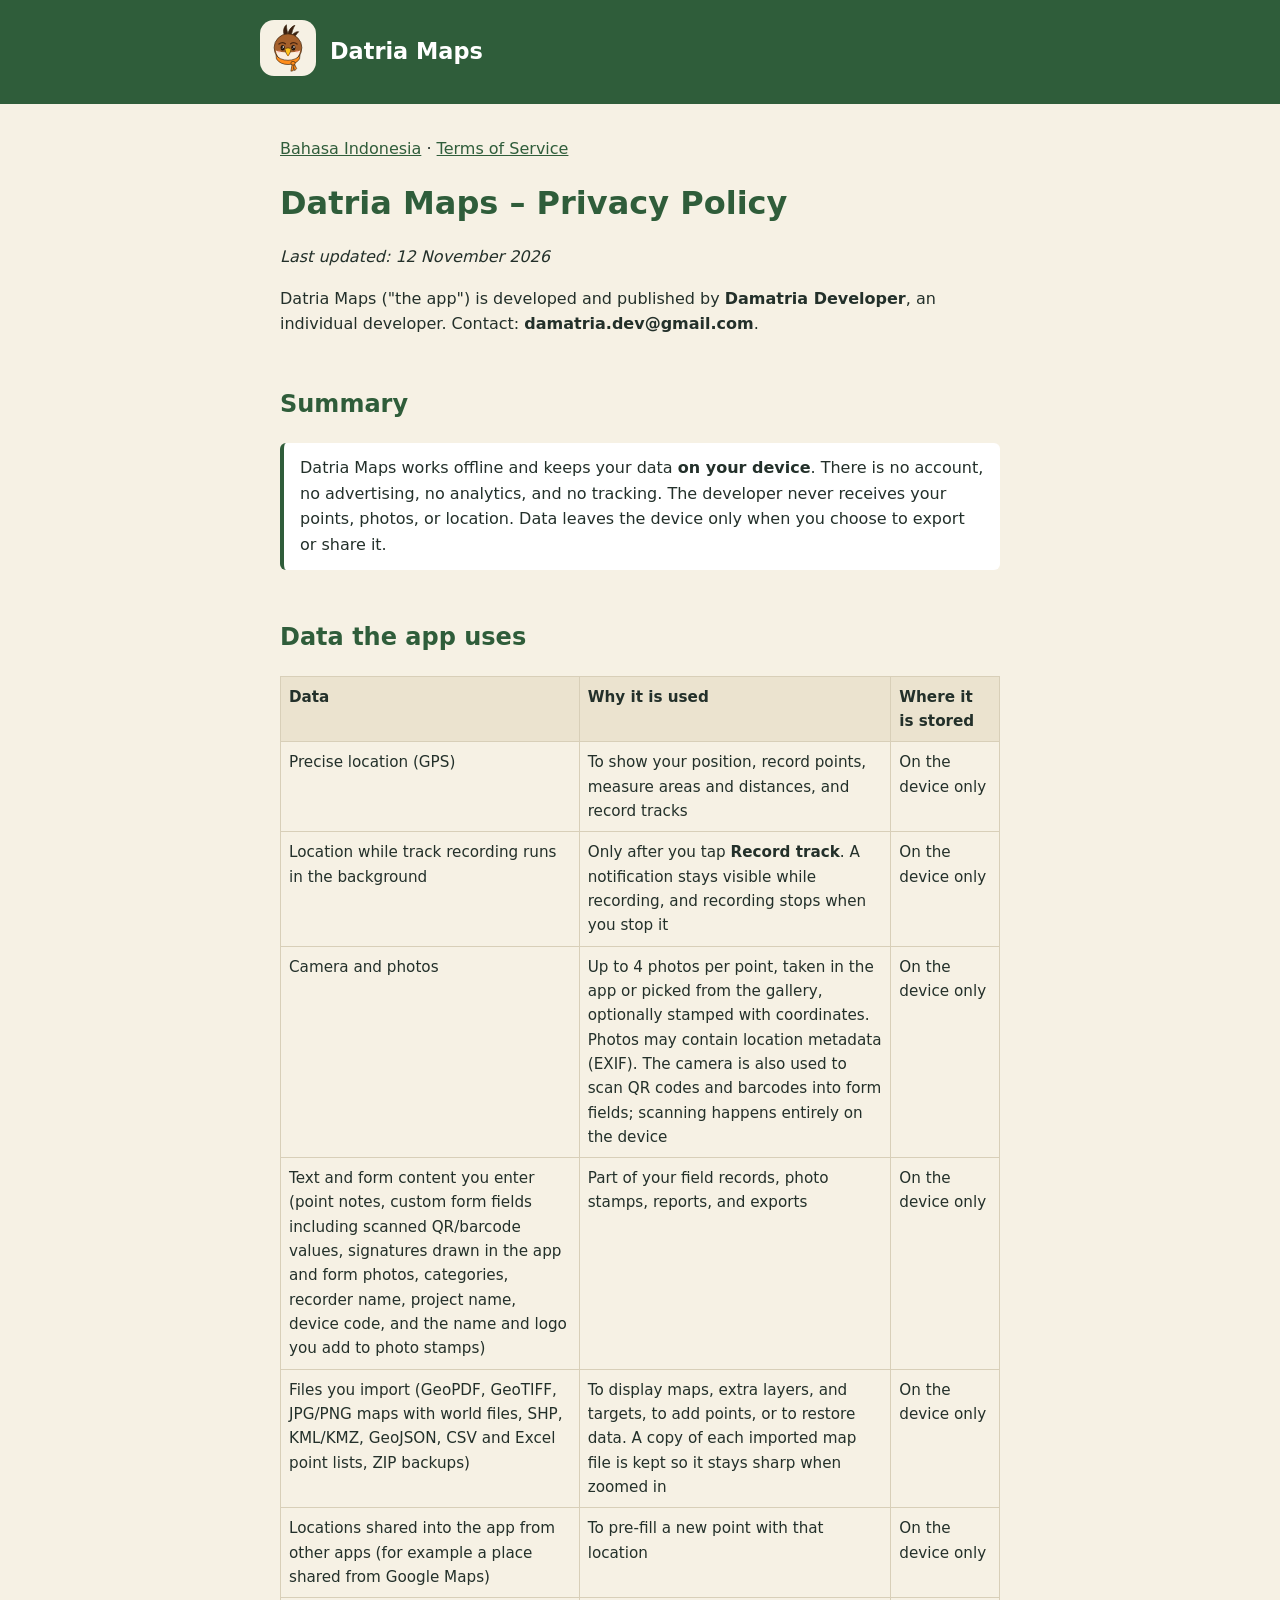
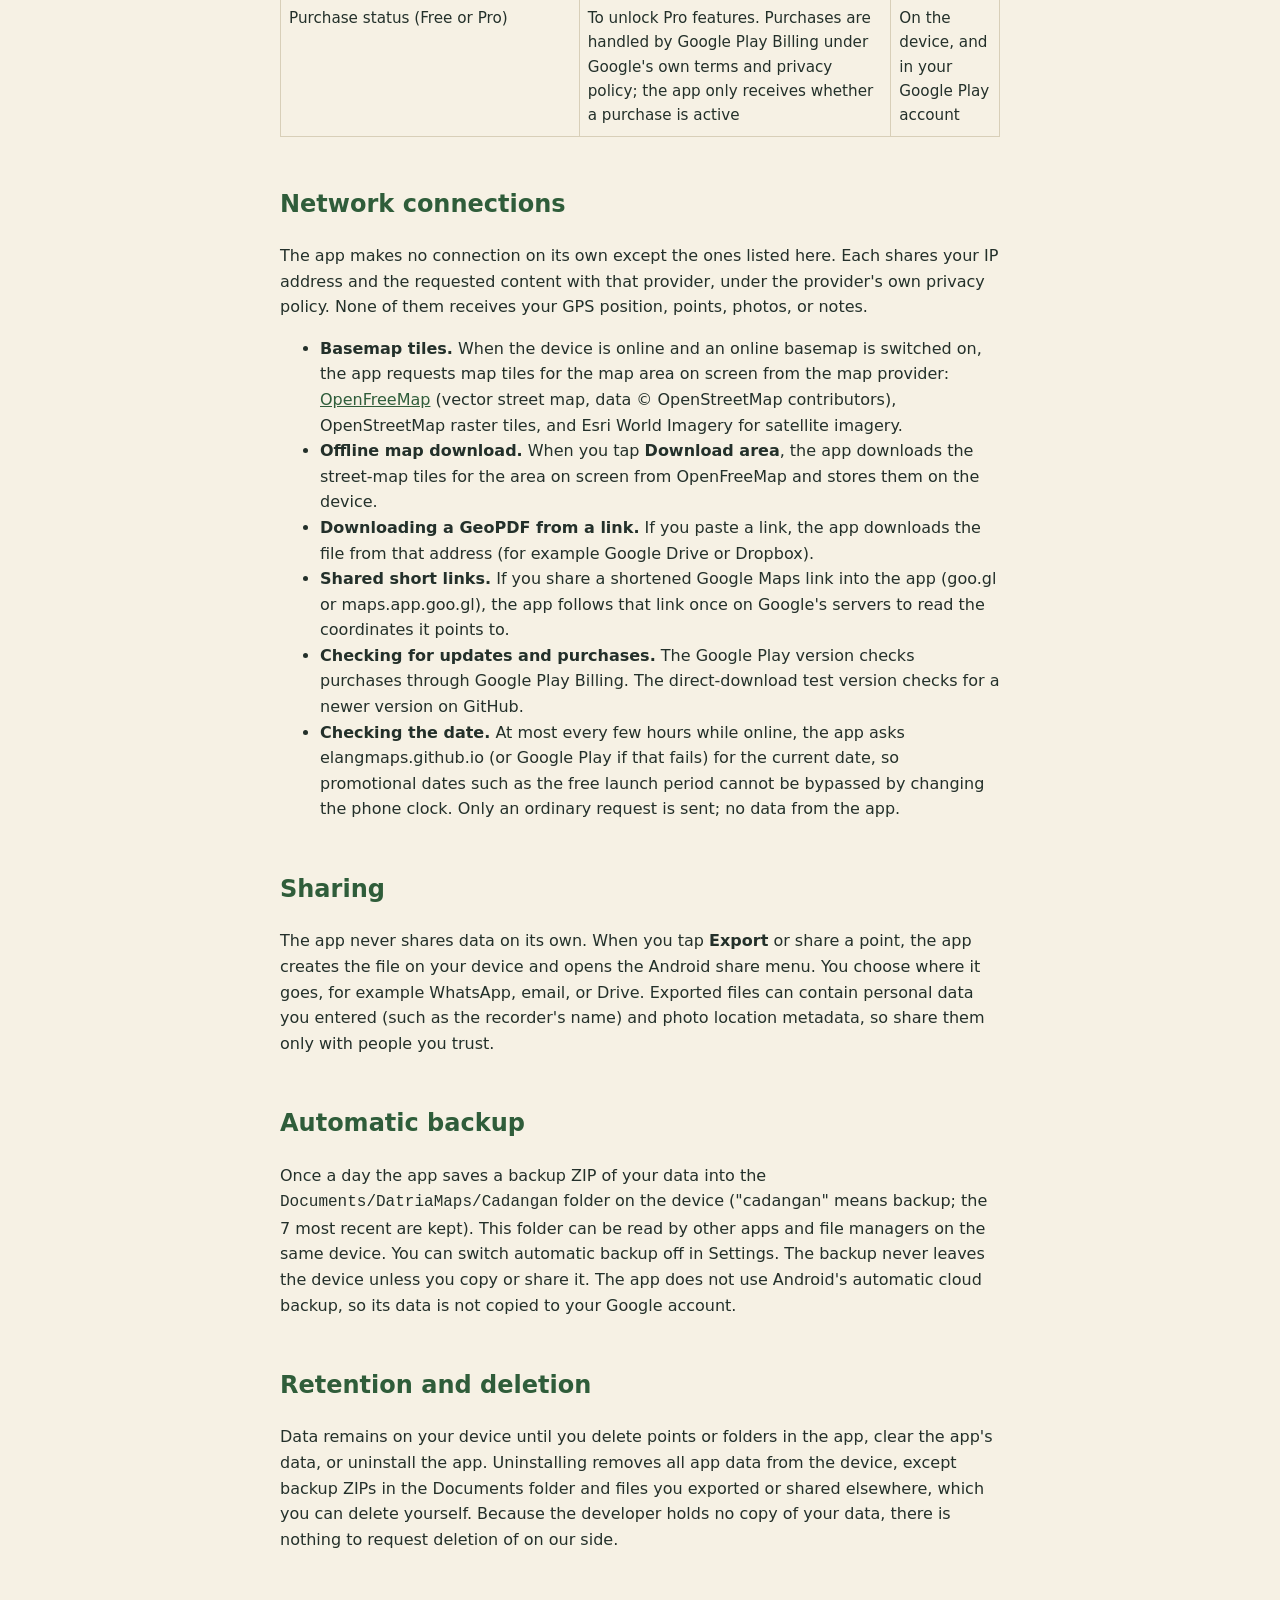
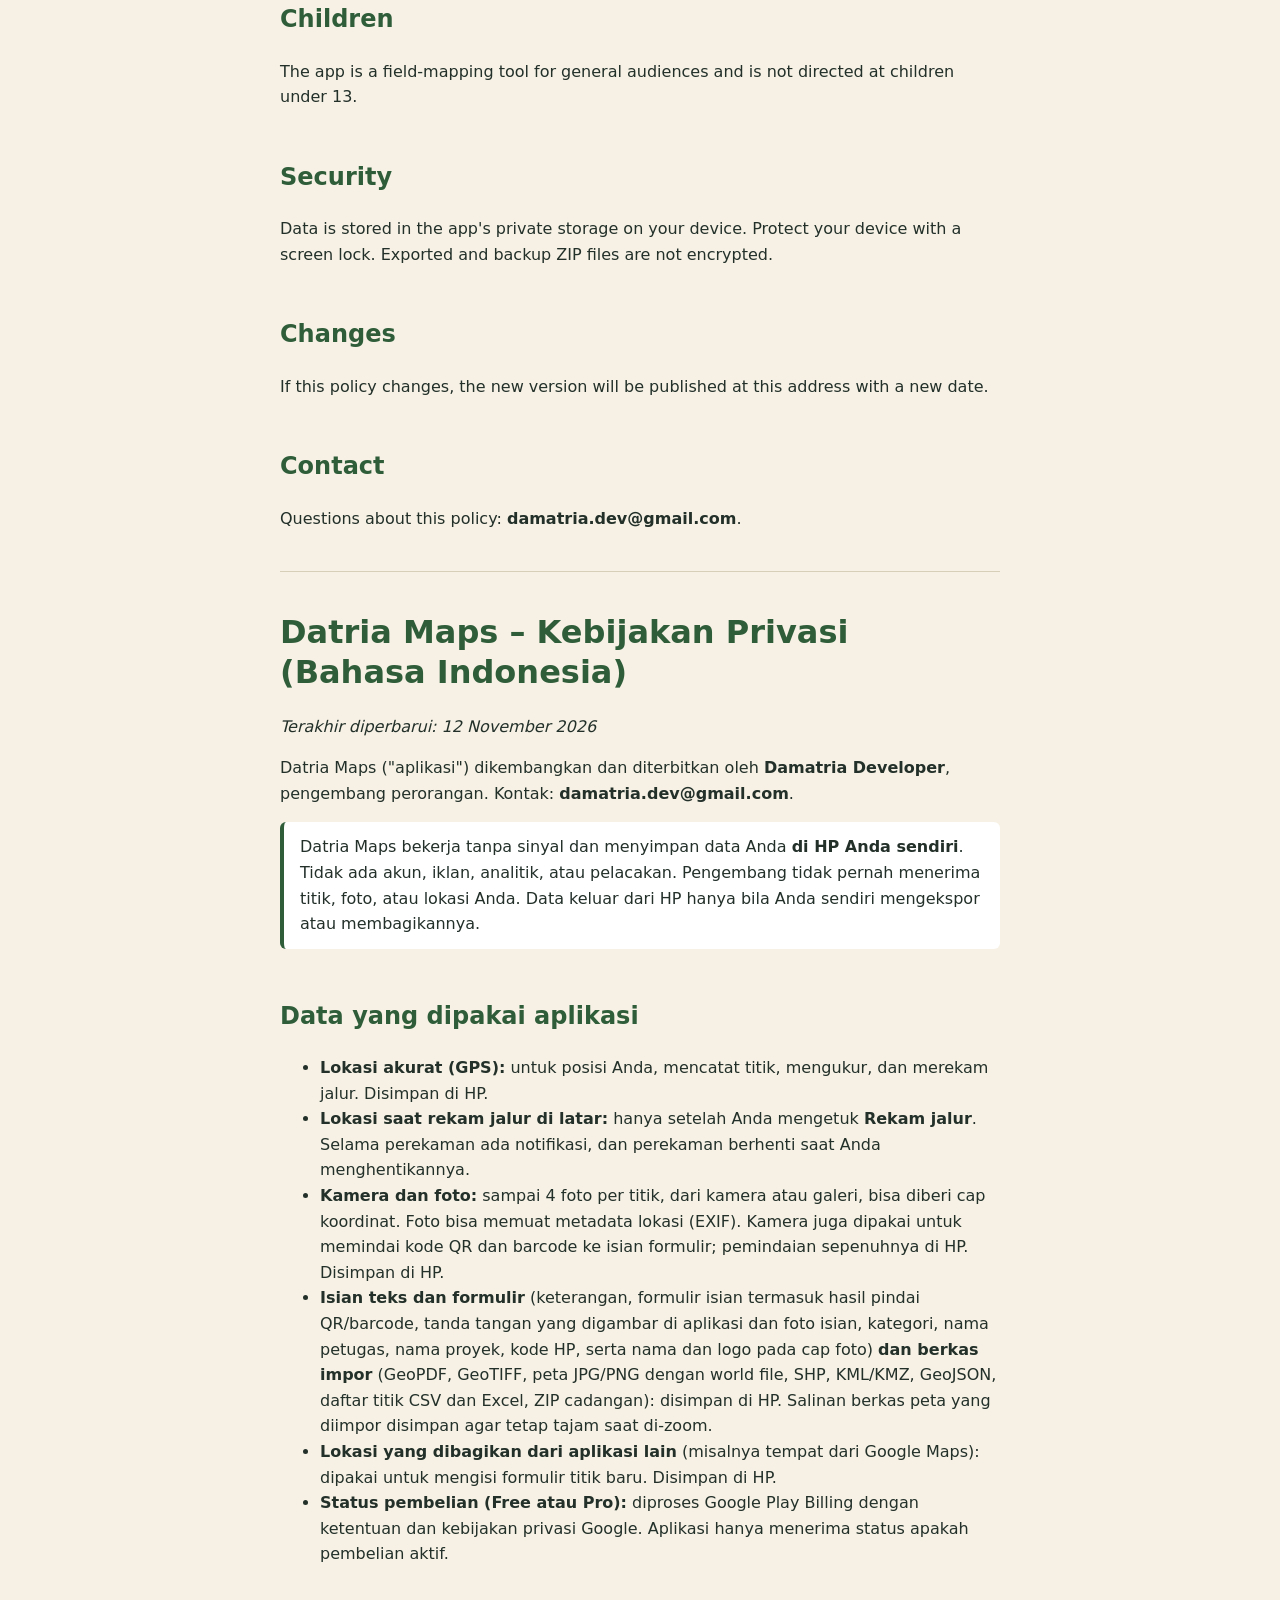
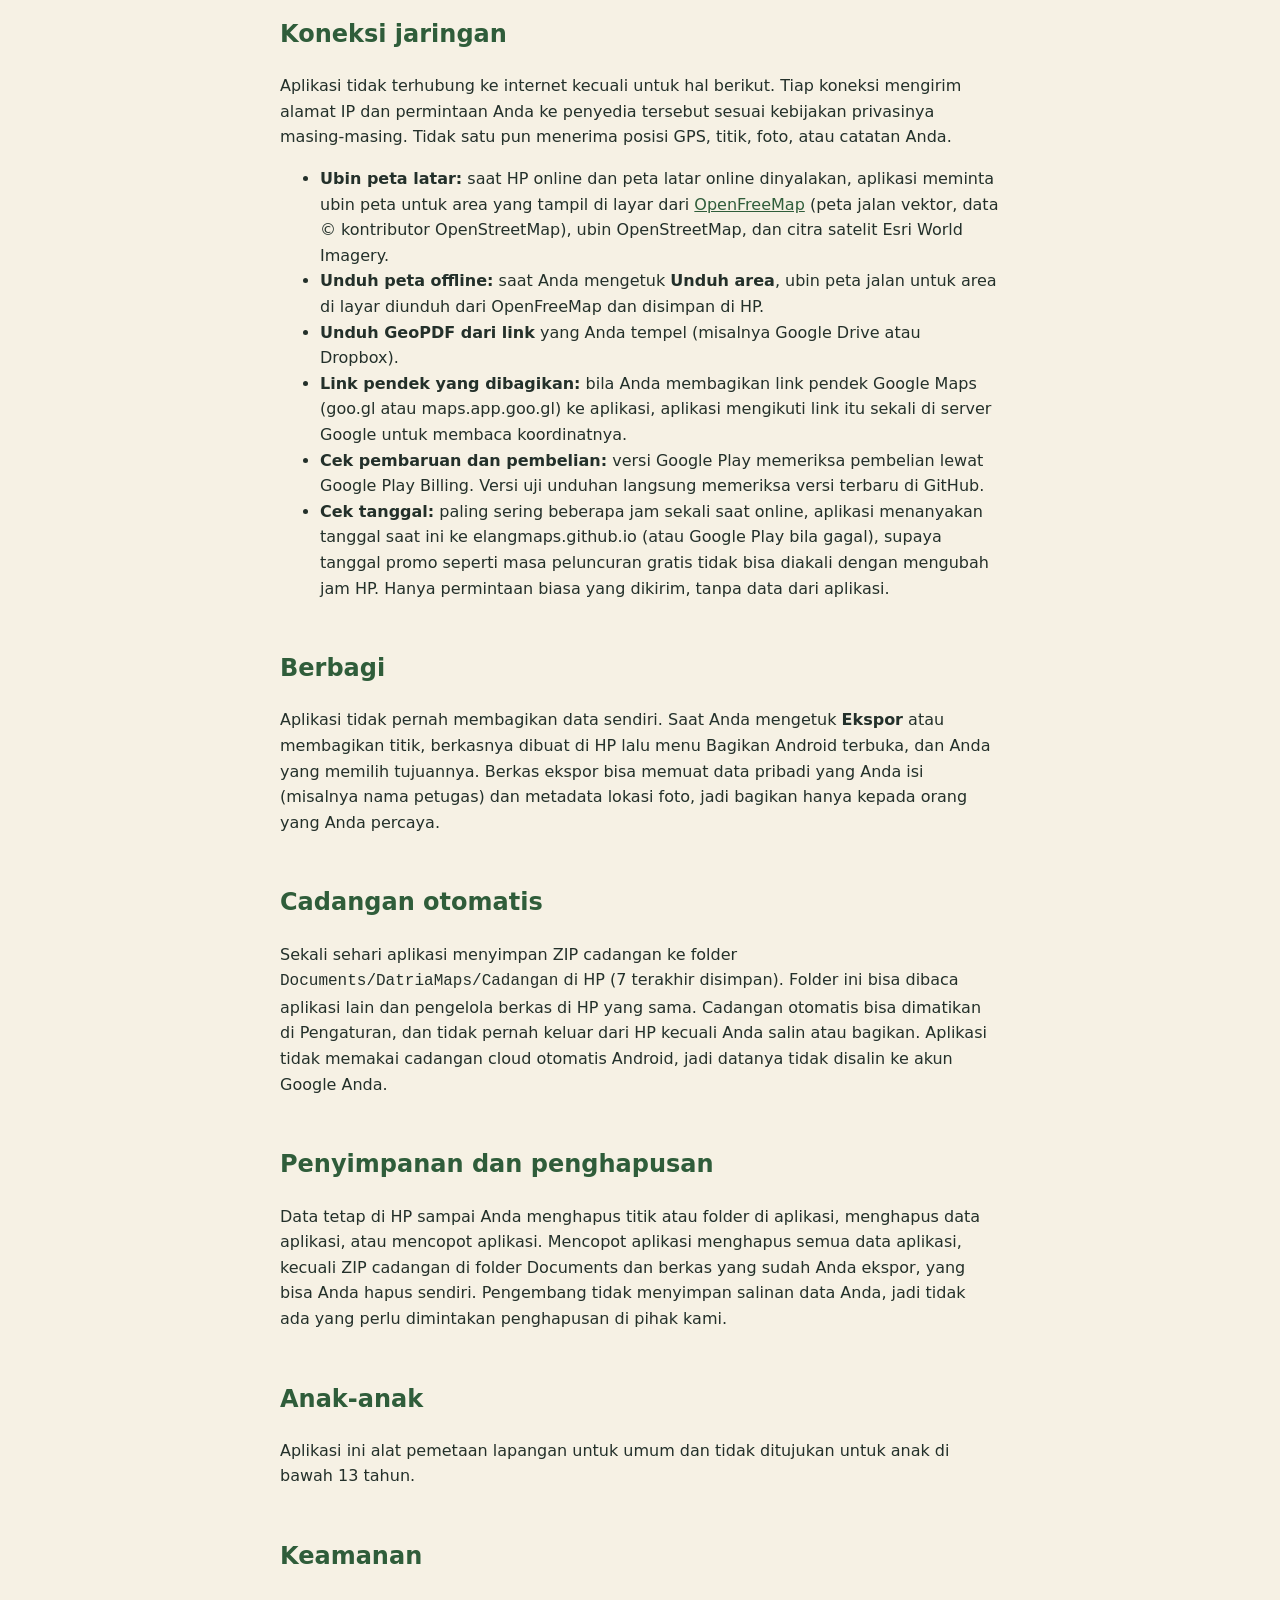
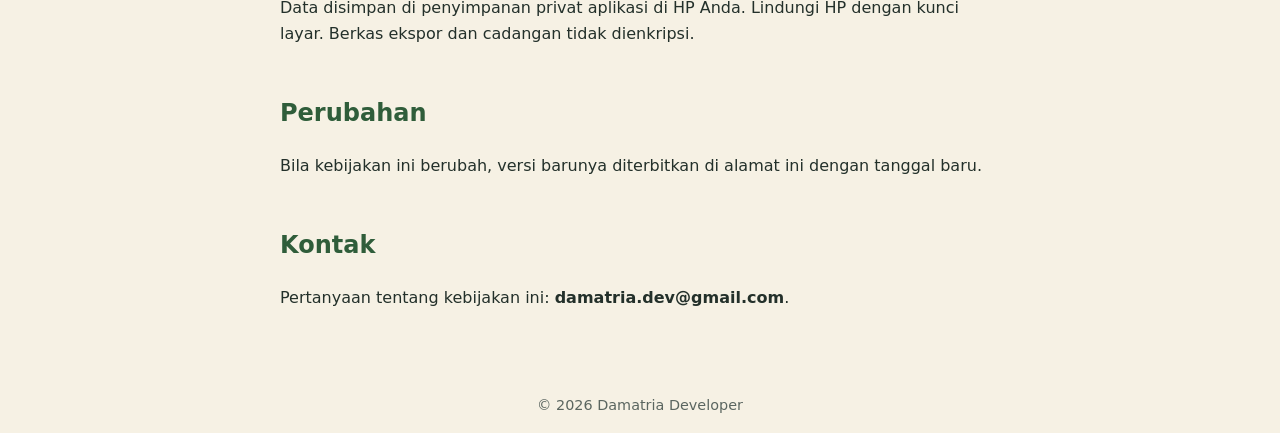
==== commit 33220cc0: "Ganti nama Elang Maps menjadi Datria Maps di situs privasi Co-Authored-By: Claude Sonnet 5.5 <norepl" ====
--- a/privacy/index.html
+++ b/privacy/index.html
@@ -1,13 +1,13 @@
 <!DOCTYPE html>
 <html lang="en"><head><meta charset="utf-8"><meta name="viewport" content="width=device-width,initial-scale=1">
-<title>Privacy Policy – Elang Maps</title><link rel="stylesheet" href="../style.css"><link rel="icon" href="../mascot.svg"></head>
-<body><header><div class="w"><a href="../"><img src="../mascot.svg" alt=""></a><a href="../"><b>Elang Maps</b></a></div></header>
+<title>Privacy Policy – Datria Maps</title><link rel="stylesheet" href="../style.css"><link rel="icon" href="../mascot.svg"></head>
+<body><header><div class="w"><a href="../"><img src="../mascot.svg" alt=""></a><a href="../"><b>Datria Maps</b></a></div></header>
 <main class="w"><nav class="lang"><a href="#id">Bahasa Indonesia</a> · <a href="../terms/">Terms of Service</a></nav>
-<h1>Elang Maps – Privacy Policy</h1>
+<h1>Datria Maps – Privacy Policy</h1>
 <p><em>Last updated: 12 November 2026</em></p>
-<p>Elang Maps ("the app") is developed and published by <strong>Damatria Developer</strong>, an individual developer. Contact: <strong>damatria.dev@gmail.com</strong>.</p>
+<p>Datria Maps ("the app") is developed and published by <strong>Damatria Developer</strong>, an individual developer. Contact: <strong>damatria.dev@gmail.com</strong>.</p>
 <h2>Summary</h2>
-<p class="ringkas">Elang Maps works offline and keeps your data <strong>on your device</strong>. There is no account, no advertising, no analytics, and no tracking. The developer never receives your points, photos, or location. Data leaves the device only when you choose to export or share it.</p>
+<p class="ringkas">Datria Maps works offline and keeps your data <strong>on your device</strong>. There is no account, no advertising, no analytics, and no tracking. The developer never receives your points, photos, or location. Data leaves the device only when you choose to export or share it.</p>
 <h2>Data the app uses</h2>
 <table>
 <thead><tr><th>Data</th><th>Why it is used</th><th>Where it is stored</th></tr></thead>
@@ -33,7 +33,7 @@
 <h2>Sharing</h2>
 <p>The app never shares data on its own. When you tap <strong>Export</strong> or share a point, the app creates the file on your device and opens the Android share menu. You choose where it goes, for example WhatsApp, email, or Drive. Exported files can contain personal data you entered (such as the recorder's name) and photo location metadata, so share them only with people you trust.</p>
 <h2>Automatic backup</h2>
-<p>Once a day the app saves a backup ZIP of your data into the <code>Documents/ElangMaps/Cadangan</code> folder on the device ("cadangan" means backup; the 7 most recent are kept). This folder can be read by other apps and file managers on the same device. You can switch automatic backup off in Settings. The backup never leaves the device unless you copy or share it. The app does not use Android's automatic cloud backup, so its data is not copied to your Google account.</p>
+<p>Once a day the app saves a backup ZIP of your data into the <code>Documents/DatriaMaps/Cadangan</code> folder on the device ("cadangan" means backup; the 7 most recent are kept). This folder can be read by other apps and file managers on the same device. You can switch automatic backup off in Settings. The backup never leaves the device unless you copy or share it. The app does not use Android's automatic cloud backup, so its data is not copied to your Google account.</p>
 <h2>Retention and deletion</h2>
 <p>Data remains on your device until you delete points or folders in the app, clear the app's data, or uninstall the app. Uninstalling removes all app data from the device, except backup ZIPs in the Documents folder and files you exported or shared elsewhere, which you can delete yourself. Because the developer holds no copy of your data, there is nothing to request deletion of on our side.</p>
 <h2>Children</h2>
@@ -45,10 +45,10 @@
 <h2>Contact</h2>
 <p>Questions about this policy: <strong>damatria.dev@gmail.com</strong>.</p>
 
-<hr><div id="id" lang="id"><h1>Elang Maps – Kebijakan Privasi (Bahasa Indonesia)</h1>
+<hr><div id="id" lang="id"><h1>Datria Maps – Kebijakan Privasi (Bahasa Indonesia)</h1>
 <p><em>Terakhir diperbarui: 12 November 2026</em></p>
-<p>Elang Maps ("aplikasi") dikembangkan dan diterbitkan oleh <strong>Damatria Developer</strong>, pengembang perorangan. Kontak: <strong>damatria.dev@gmail.com</strong>.</p>
-<p class="ringkas">Elang Maps bekerja tanpa sinyal dan menyimpan data Anda <strong>di HP Anda sendiri</strong>. Tidak ada akun, iklan, analitik, atau pelacakan. Pengembang tidak pernah menerima titik, foto, atau lokasi Anda. Data keluar dari HP hanya bila Anda sendiri mengekspor atau membagikannya.</p>
+<p>Datria Maps ("aplikasi") dikembangkan dan diterbitkan oleh <strong>Damatria Developer</strong>, pengembang perorangan. Kontak: <strong>damatria.dev@gmail.com</strong>.</p>
+<p class="ringkas">Datria Maps bekerja tanpa sinyal dan menyimpan data Anda <strong>di HP Anda sendiri</strong>. Tidak ada akun, iklan, analitik, atau pelacakan. Pengembang tidak pernah menerima titik, foto, atau lokasi Anda. Data keluar dari HP hanya bila Anda sendiri mengekspor atau membagikannya.</p>
 <h2>Data yang dipakai aplikasi</h2>
 <ul>
 <li><strong>Lokasi akurat (GPS):</strong> untuk posisi Anda, mencatat titik, mengukur, dan merekam jalur. Disimpan di HP.</li>
@@ -71,7 +71,7 @@
 <h2>Berbagi</h2>
 <p>Aplikasi tidak pernah membagikan data sendiri. Saat Anda mengetuk <strong>Ekspor</strong> atau membagikan titik, berkasnya dibuat di HP lalu menu Bagikan Android terbuka, dan Anda yang memilih tujuannya. Berkas ekspor bisa memuat data pribadi yang Anda isi (misalnya nama petugas) dan metadata lokasi foto, jadi bagikan hanya kepada orang yang Anda percaya.</p>
 <h2>Cadangan otomatis</h2>
-<p>Sekali sehari aplikasi menyimpan ZIP cadangan ke folder <code>Documents/ElangMaps/Cadangan</code> di HP (7 terakhir disimpan). Folder ini bisa dibaca aplikasi lain dan pengelola berkas di HP yang sama. Cadangan otomatis bisa dimatikan di Pengaturan, dan tidak pernah keluar dari HP kecuali Anda salin atau bagikan. Aplikasi tidak memakai cadangan cloud otomatis Android, jadi datanya tidak disalin ke akun Google Anda.</p>
+<p>Sekali sehari aplikasi menyimpan ZIP cadangan ke folder <code>Documents/DatriaMaps/Cadangan</code> di HP (7 terakhir disimpan). Folder ini bisa dibaca aplikasi lain dan pengelola berkas di HP yang sama. Cadangan otomatis bisa dimatikan di Pengaturan, dan tidak pernah keluar dari HP kecuali Anda salin atau bagikan. Aplikasi tidak memakai cadangan cloud otomatis Android, jadi datanya tidak disalin ke akun Google Anda.</p>
 <h2>Penyimpanan dan penghapusan</h2>
 <p>Data tetap di HP sampai Anda menghapus titik atau folder di aplikasi, menghapus data aplikasi, atau mencopot aplikasi. Mencopot aplikasi menghapus semua data aplikasi, kecuali ZIP cadangan di folder Documents dan berkas yang sudah Anda ekspor, yang bisa Anda hapus sendiri. Pengembang tidak menyimpan salinan data Anda, jadi tidak ada yang perlu dimintakan penghapusan di pihak kami.</p>
 <h2>Anak-anak</h2>
